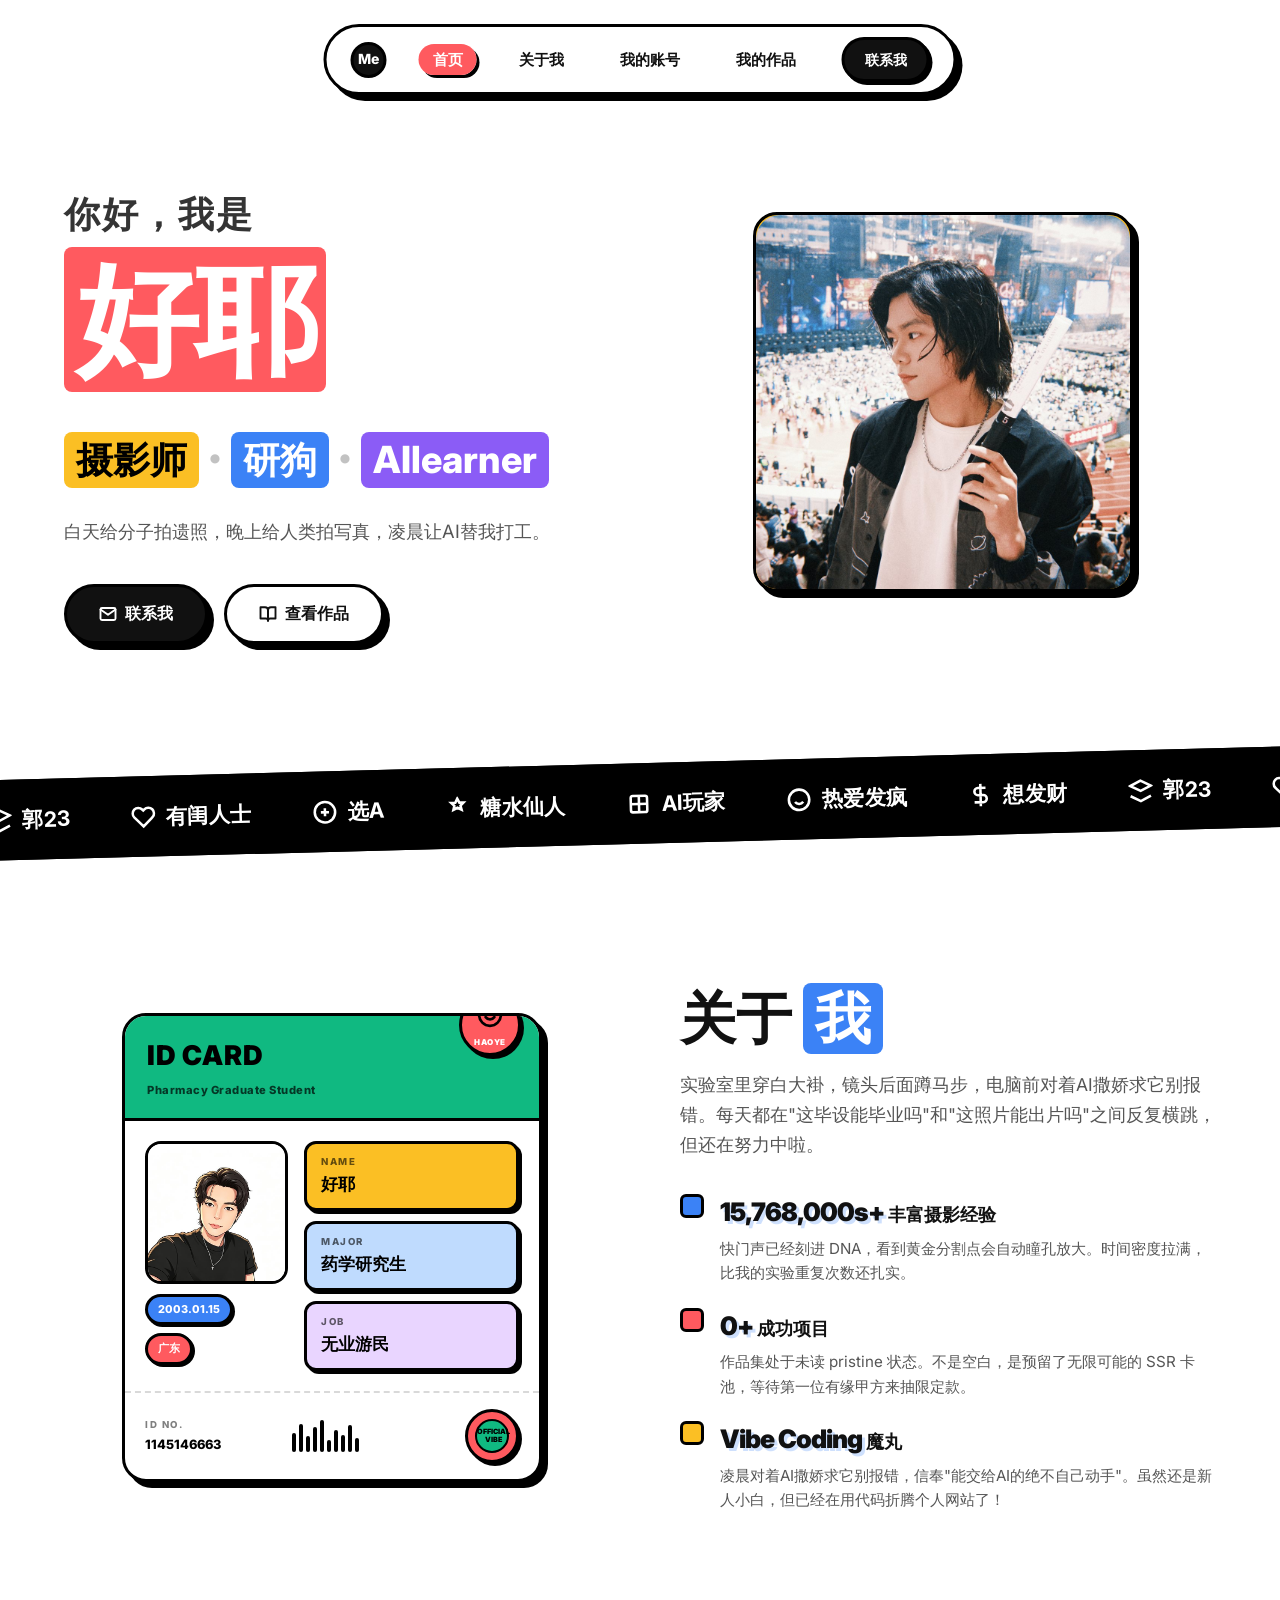
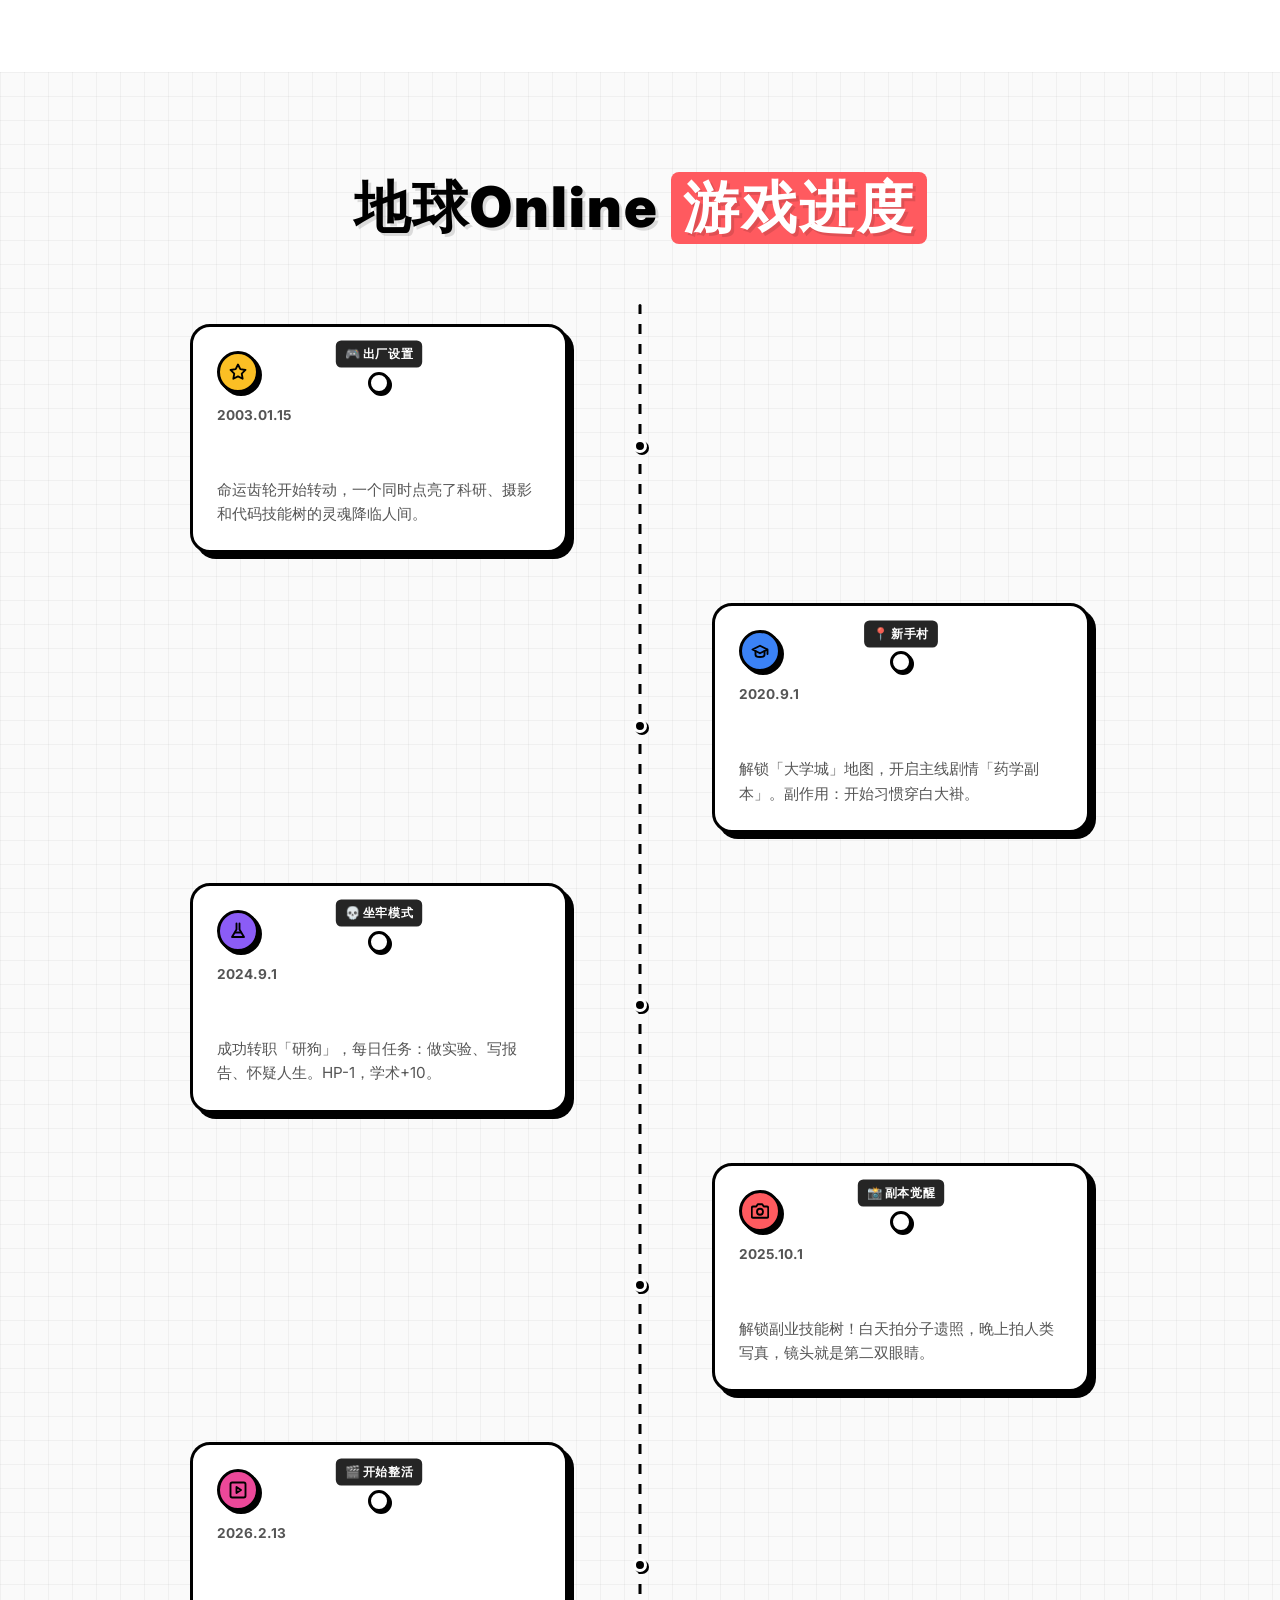
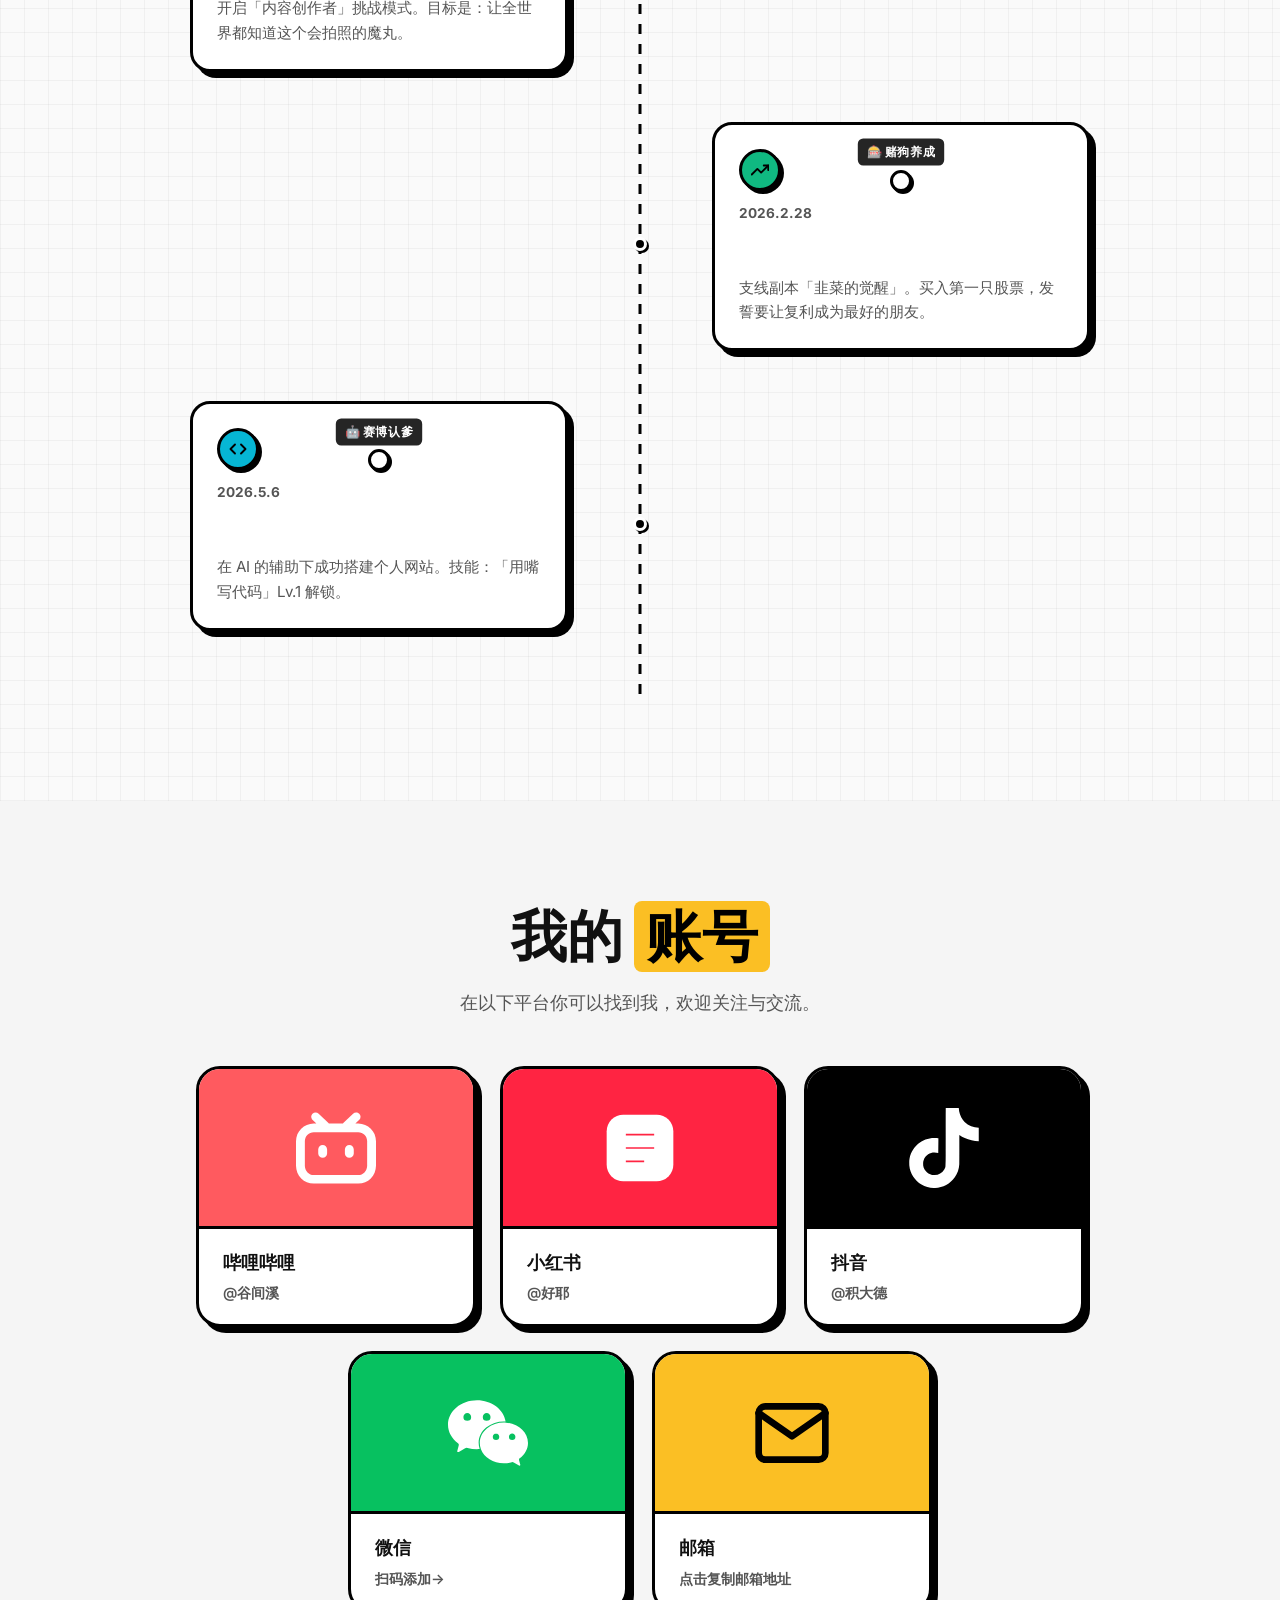
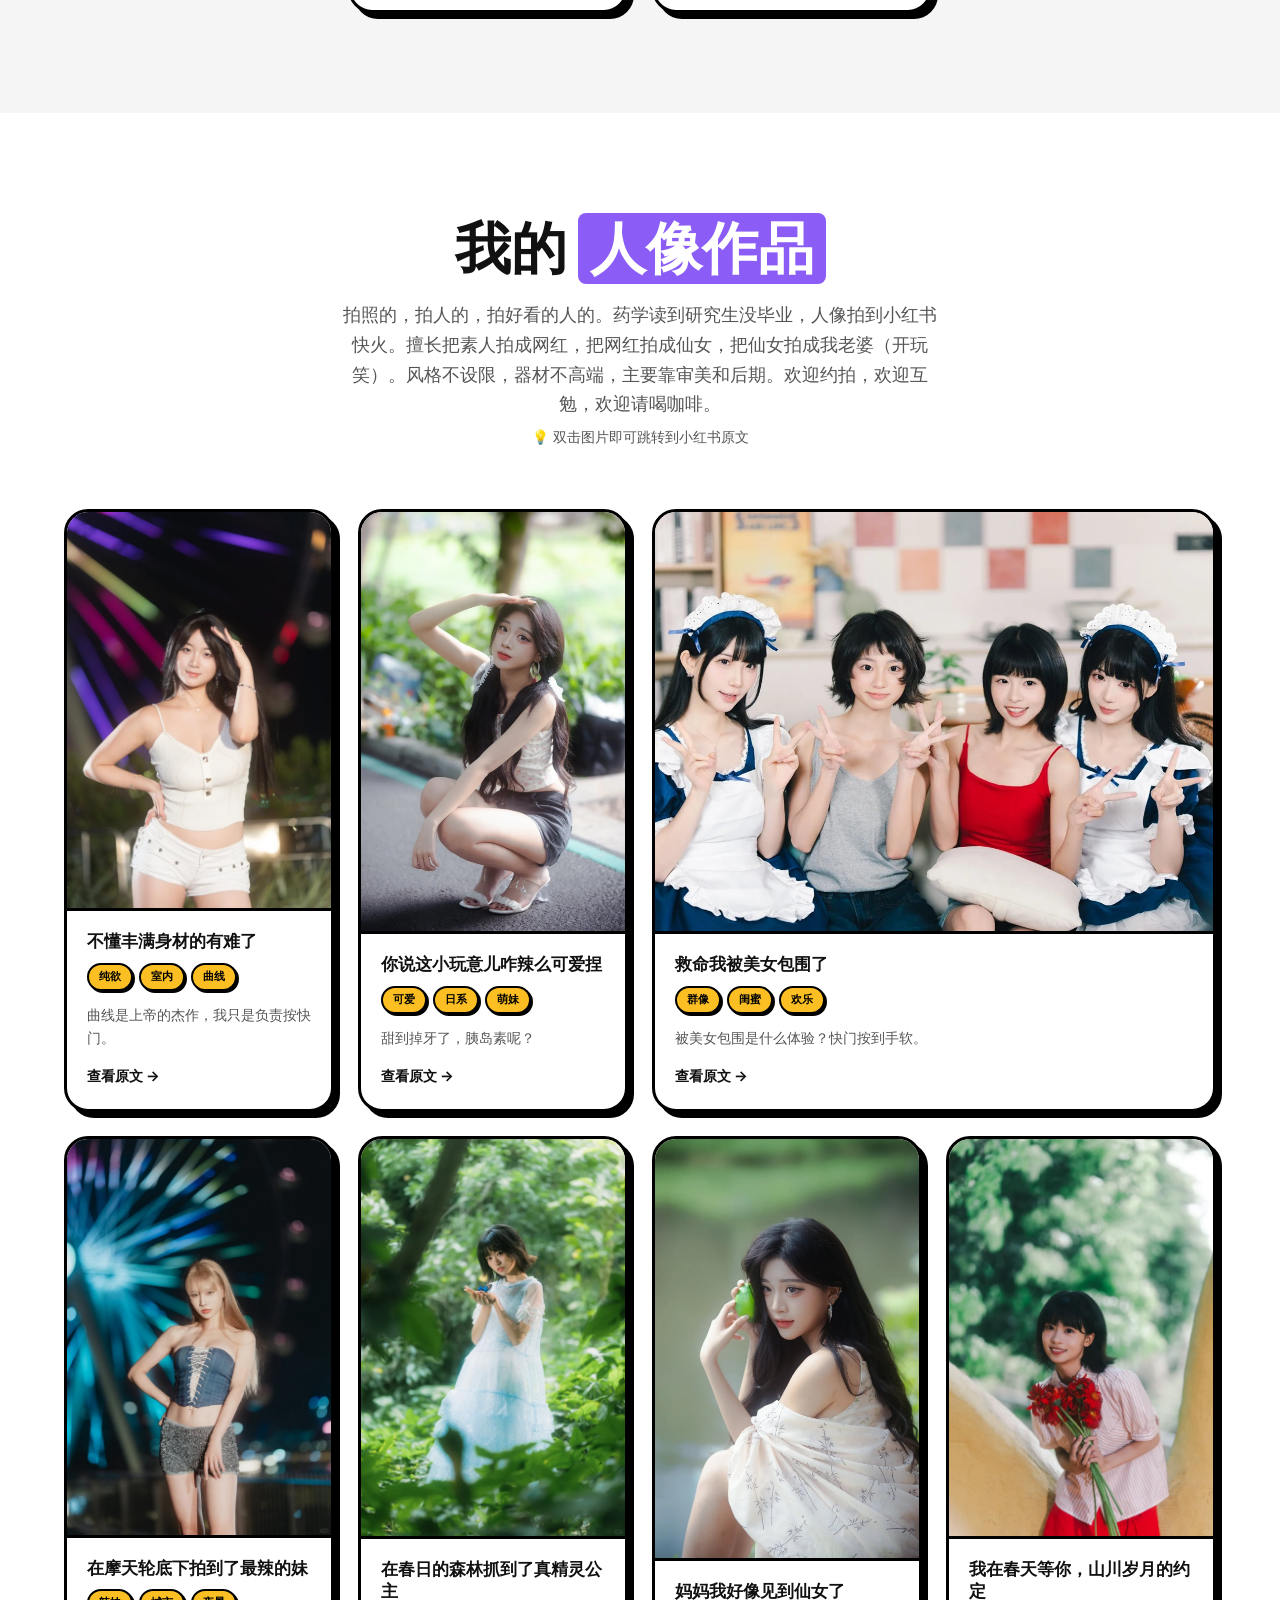
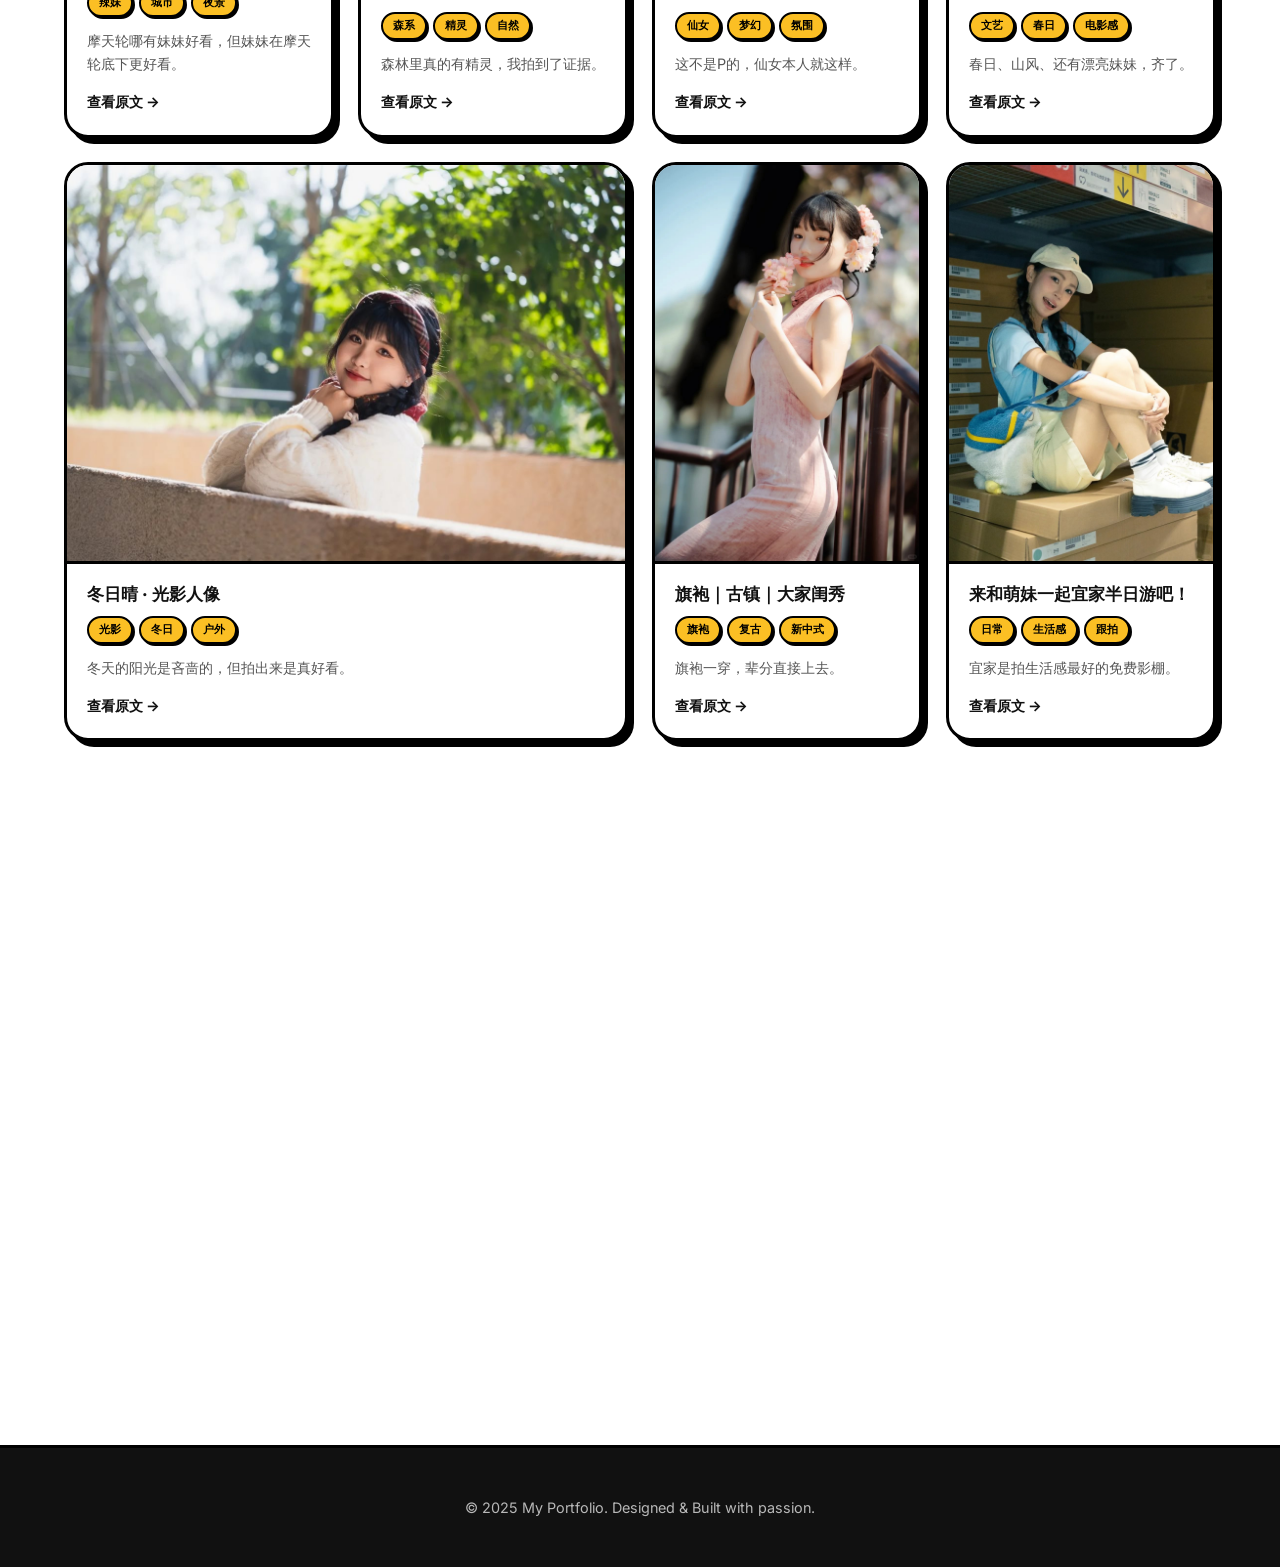
==== index.html @ 6dd544ba "Initial commit: personal portfolio website" ====
<!DOCTYPE html>
<html lang="zh-CN">
<head>
  <meta charset="UTF-8">
  <meta name="viewport" content="width=device-width, initial-scale=1.0">
  <title>个人主页 | Portfolio</title>
  <link rel="preconnect" href="https://fonts.googleapis.com">
  <link rel="preconnect" href="https://fonts.gstatic.com" crossorigin>
  <link href="https://fonts.googleapis.com/css2?family=Inter:wght@400;500;600;700;800;900&display=swap" rel="stylesheet">
  <link rel="stylesheet" href="css/style.css">
</head>
<body>

  <!-- 导航栏 -->
  <nav class="navbar">
    <div class="nav-container">
      <a href="#home" class="logo">Me</a>
      <ul class="nav-links">
        <li><a href="#home" class="active">首页</a></li>
        <li><a href="#about">关于我</a></li>
        <li><a href="#accounts">我的账号</a></li>
        <li><a href="#works">我的作品</a></li>
      </ul>
      <a href="#contact" class="nav-cta">联系我</a>
      <button class="mobile-toggle" aria-label="菜单">
        <svg width="24" height="24" viewBox="0 0 24 24" fill="none" stroke="currentColor" stroke-width="3" stroke-linecap="round">
          <line x1="4" y1="6" x2="20" y2="6"/>
          <line x1="4" y1="12" x2="20" y2="12"/>
          <line x1="4" y1="18" x2="20" y2="18"/>
        </svg>
      </button>
    </div>
  </nav>

  <!-- 首页 -->
  <section id="home" class="section home-section">
    <div class="container">
      <div class="hero">
        <div class="hero-content reveal">
          <h1 class="hero-title">
            <span class="hero-greeting">你好，我是</span><br>
            <span class="highlight-pink name-highlight"><span class="name-shake">好耶</span></span><br>
            <span class="hero-tags">
              <span class="highlight-yellow">摄影师</span>
              <span class="tag-dot">·</span>
              <span class="highlight-blue">研狗</span>
              <span class="tag-dot">·</span>
              <span class="highlight-purple">AIlearner</span>
            </span>
          </h1>
          <p class="hero-text">
            白天给分子拍遗照，晚上给人类拍写真，凌晨让AI替我打工。
          </p>
          <div class="hero-buttons">
            <a href="#contact" class="btn btn-primary">
              <svg width="18" height="18" viewBox="0 0 24 24" fill="none" stroke="currentColor" stroke-width="2.5" stroke-linecap="round" stroke-linejoin="round"><path d="M4 4h16c1.1 0 2 .9 2 2v12c0 1.1-.9 2-2 2H4c-1.1 0-2-.9-2-2V6c0-1.1.9-2 2-2z"/><polyline points="22,6 12,13 2,6"/></svg>
              联系我
            </a>
            <a href="#works" class="btn btn-secondary">
              <svg width="18" height="18" viewBox="0 0 24 24" fill="none" stroke="currentColor" stroke-width="2.5" stroke-linecap="round" stroke-linejoin="round"><path d="M2 3h6a4 4 0 0 1 4 4v14a3 3 0 0 0-3-3H2z"/><path d="M22 3h-6a4 4 0 0 0-4 4v14a3 3 0 0 1 3-3h7z"/></svg>
              查看作品
            </a>
          </div>
        </div>
        <div class="hero-visual reveal">
          <div class="avatar-frame">
            <img src="images/hero-photo.jpg" alt="个人照片" class="avatar-img">
          </div>
        </div>
      </div>
    </div>
  </section>

  <!-- 跑马灯 -->
  <div class="marquee">
    <div class="marquee-track">
      <div class="marquee-item">
        <svg viewBox="0 0 24 24" fill="none" stroke="currentColor" stroke-width="2.5"><path d="M12 2L2 7l10 5 10-5-10-5z"/><path d="M2 17l10 5 10-5"/></svg>
        郭23
      </div>
      <div class="marquee-item">
        <svg viewBox="0 0 24 24" fill="none" stroke="currentColor" stroke-width="2.5"><path d="M20.84 4.61a5.5 5.5 0 0 0-7.78 0L12 5.67l-1.06-1.06a5.5 5.5 0 0 0-7.78 7.78l1.06 1.06L12 21.23l7.78-7.78 1.06-1.06a5.5 5.5 0 0 0 0-7.78z"/></svg>
        有闺人士
      </div>
      <div class="marquee-item">
        <svg viewBox="0 0 24 24" fill="none" stroke="currentColor" stroke-width="2.5"><circle cx="12" cy="12" r="10"/><path d="M8 12h8"/><path d="M12 8v8"/></svg>
        选A
      </div>
      <div class="marquee-item">
        <svg viewBox="0 0 24 24" fill="none" stroke="currentColor" stroke-width="2.5"><path d="M12 2l2 4h4l-3 3 1 4-4-2-4 2 1-4-3-3h4z"/></svg>
        糖水仙人
      </div>
      <div class="marquee-item">
        <svg viewBox="0 0 24 24" fill="none" stroke="currentColor" stroke-width="2.5"><rect x="4" y="4" width="16" height="16" rx="2"/><path d="M4 12h16"/><path d="M12 4v16"/></svg>
        AI玩家
      </div>
      <div class="marquee-item">
        <svg viewBox="0 0 24 24" fill="none" stroke="currentColor" stroke-width="2.5"><path d="M12 22c5.523 0 10-4.477 10-10S17.523 2 12 2 2 6.477 2 12s4.477 10 10 10z"/><path d="M8 14s1.5 2 4 2 4-2 4-2"/><line x1="9" y1="9" x2="9.01" y2="9"/><line x1="15" y1="9" x2="15.01" y2="9"/></svg>
        热爱发疯
      </div>
      <div class="marquee-item">
        <svg viewBox="0 0 24 24" fill="none" stroke="currentColor" stroke-width="2.5"><path d="M12 1v22M17 5H9.5a3.5 3.5 0 0 0 0 7h5a3.5 3.5 0 0 1 0 7H6"/></svg>
        想发财
      </div>
      <!-- duplicate for seamless loop handled by JS -->
    </div>
  </div>

  <!-- 关于我 -->
  <section id="about" class="section about-section">
    <div class="container">
      <div class="about-grid">
        <div class="about-image reveal">
          <div class="id-card">
            <div class="id-card-header">
              <div class="id-card-header-text">
                <div class="id-card-title">ID CARD</div>
                <div class="id-card-subtitle">Pharmacy Graduate Student</div>
              </div>
              <div class="id-card-badge">
                <svg width="22" height="22" viewBox="0 0 24 24" fill="none" stroke="#000" stroke-width="2.5" stroke-linecap="round" stroke-linejoin="round"><circle cx="12" cy="12" r="10"/><path d="M8 14s1.5 2 4 2 4-2 4-2"/><line x1="9" y1="9" x2="9.01" y2="9"/><line x1="15" y1="9" x2="15.01" y2="9"/></svg>
                <span>HAOYE</span>
              </div>
            </div>
            <div class="id-card-body">
              <div class="id-card-left">
                <div class="id-card-photo">
                  <img src="images/about-photo.jpg" alt="名片照片" class="id-card-img">
                </div>
                <div class="id-card-tags">
                  <span class="id-tag id-tag-blue">2003.01.15</span>
                  <span class="id-tag id-tag-pink">广东</span>
                </div>
              </div>
              <div class="id-card-right">
                <div class="id-field id-field-yellow">
                  <div class="id-field-label">NAME</div>
                  <div class="id-field-value">好耶</div>
                </div>
                <div class="id-field id-field-blue">
                  <div class="id-field-label">MAJOR</div>
                  <div class="id-field-value">药学研究生</div>
                </div>
                <div class="id-field id-field-purple">
                  <div class="id-field-label">JOB</div>
                  <div class="id-field-value">无业游民</div>
                </div>
              </div>
            </div>
            <div class="id-card-footer">
              <div class="id-card-idno">
                <div class="idno-label">ID NO.</div>
                <div class="idno-value">1145146663</div>
              </div>
              <div class="id-card-barcode">
                <div class="barcode-line"></div>
                <div class="barcode-line"></div>
                <div class="barcode-line"></div>
                <div class="barcode-line"></div>
                <div class="barcode-line"></div>
                <div class="barcode-line"></div>
                <div class="barcode-line"></div>
                <div class="barcode-line"></div>
                <div class="barcode-line"></div>
                <div class="barcode-line"></div>
              </div>
              <div class="id-card-stamp">
                <div class="stamp-inner">OFFICIAL<br>VIBE</div>
              </div>
            </div>
          </div>
        </div>
        <div class="about-content reveal">
          <h2 class="section-title">
            关于 <span class="highlight-blue wobble-hover">我</span>
          </h2>
          <p class="section-desc">
            实验室里穿白大褂，镜头后面蹲马步，电脑前对着AI撒娇求它别报错。每天都在"这毕设能毕业吗"和"这照片能出片吗"之间反复横跳，但还在努力中啦。
          </p>
          <div class="about-features">
            <div class="feature-item">
              <div class="feature-icon blue"></div>
              <div class="feature-text">
                <h4><span class="stat-number">15,768,000s+</span> 丰富摄影经验</h4>
                <p>快门声已经刻进 DNA，看到黄金分割点会自动瞳孔放大。时间密度拉满，比我的实验重复次数还扎实。</p>
              </div>
            </div>
            <div class="feature-item">
              <div class="feature-icon pink"></div>
              <div class="feature-text">
                <h4><span class="stat-number">0+</span> 成功项目</h4>
                <p>作品集处于未读 pristine 状态。不是空白，是预留了无限可能的 SSR 卡池，等待第一位有缘甲方来抽限定款。</p>
              </div>
            </div>
            <div class="feature-item">
              <div class="feature-icon yellow"></div>
              <div class="feature-text">
                <h4><span class="stat-number">Vibe Coding</span> 魔丸</h4>
                <p>凌晨对着AI撒娇求它别报错，信奉"能交给AI的绝不自己动手"。虽然还是新人小白，但已经在用代码折腾个人网站了！</p>
              </div>
            </div>
          </div>

        </div>
      </div>
    </div>
  </section>

  <!-- 地球Online 游戏进度 -->
  <section class="experience-section" id="experience">
    <div class="container">
      <div class="experience-header reveal">
        <h2 class="section-title game-title" style="text-align: center;">
          <span style="color: #000;">地球Online</span> <span class="highlight-pink wobble-hover">游戏进度</span>
        </h2>
      </div>
      <div class="game-timeline">
        <div class="game-timeline-line"></div>

        <div class="game-card-wrapper game-card-left reveal">
          <div class="game-card">
            <div class="game-card-icon" style="background: #FBBF24;">
              <svg width="18" height="18" viewBox="0 0 24 24" fill="none" stroke="#000" stroke-width="2.5" stroke-linecap="round" stroke-linejoin="round"><polygon points="12 2 15.09 8.26 22 9.27 17 14.14 18.18 21.02 12 17.77 5.82 21.02 7 14.14 2 9.27 8.91 8.26 12 2"/></svg>
            </div>
            <div class="game-card-meta">
              <span class="game-date">2003.01.15</span>
            </div>
            <div class="game-card-title">魔丸降世</div>
            <div class="game-card-desc">命运齿轮开始转动，一个同时点亮了科研、摄影和代码技能树的灵魂降临人间。</div>
          </div>
          <div class="game-node" data-title="🎮 出厂设置"></div>
        </div>

        <div class="game-card-wrapper game-card-right reveal">
          <div class="game-card">
            <div class="game-card-icon" style="background: #3B82F6;">
              <svg width="18" height="18" viewBox="0 0 24 24" fill="none" stroke="#000" stroke-width="2.5" stroke-linecap="round" stroke-linejoin="round"><path d="M22 10v6M2 10l10-5 10 5-10 5z"/><path d="M6 12v5c0 2 2 3 6 3s6-1 6-3v-5"/></svg>
            </div>
            <div class="game-card-meta">
              <span class="game-date">2020.9.1</span>
            </div>
            <div class="game-card-title">就读深大药学本科</div>
            <div class="game-card-desc">解锁「大学城」地图，开启主线剧情「药学副本」。副作用：开始习惯穿白大褂。</div>
          </div>
          <div class="game-node" data-title="📍 新手村"></div>
        </div>

        <div class="game-card-wrapper game-card-left reveal">
          <div class="game-card">
            <div class="game-card-icon" style="background: #8B5CF6;">
              <svg width="18" height="18" viewBox="0 0 24 24" fill="none" stroke="#000" stroke-width="2.5" stroke-linecap="round" stroke-linejoin="round"><path d="M10 2v8L4 20h16l-6-10V2"/><path d="M8.5 14h7"/></svg>
            </div>
            <div class="game-card-meta">
              <span class="game-date">2024.9.1</span>
            </div>
            <div class="game-card-title">就读深大药学研究生</div>
            <div class="game-card-desc">成功转职「研狗」，每日任务：做实验、写报告、怀疑人生。HP-1，学术+10。</div>
          </div>
          <div class="game-node" data-title="💀 坐牢模式"></div>
        </div>

        <div class="game-card-wrapper game-card-right reveal">
          <div class="game-card">
            <div class="game-card-icon" style="background: #FF5A5F;">
              <svg width="18" height="18" viewBox="0 0 24 24" fill="none" stroke="#000" stroke-width="2.5" stroke-linecap="round" stroke-linejoin="round"><path d="M23 19a2 2 0 0 1-2 2H3a2 2 0 0 1-2-2V8a2 2 0 0 1 2-2h4l2-3h6l2 3h4a2 2 0 0 1 2 2z"/><circle cx="12" cy="13" r="4"/></svg>
            </div>
            <div class="game-card-meta">
              <span class="game-date">2025.10.1</span>
            </div>
            <div class="game-card-title">成为自由摄影师</div>
            <div class="game-card-desc">解锁副业技能树！白天拍分子遗照，晚上拍人类写真，镜头就是第二双眼睛。</div>
          </div>
          <div class="game-node" data-title="📸 副本觉醒"></div>
        </div>

        <div class="game-card-wrapper game-card-left reveal">
          <div class="game-card">
            <div class="game-card-icon" style="background: #EC4899;">
              <svg width="18" height="18" viewBox="0 0 24 24" fill="none" stroke="#000" stroke-width="2.5" stroke-linecap="round" stroke-linejoin="round"><rect x="2" y="2" width="20" height="20" rx="2.18"/><polygon points="10 8 16 12 10 16 10 8"/></svg>
            </div>
            <div class="game-card-meta">
              <span class="game-date">2026.2.13</span>
            </div>
            <div class="game-card-title">冲击自媒体！</div>
            <div class="game-card-desc">开启「内容创作者」挑战模式。目标是：让全世界都知道这个会拍照的魔丸。</div>
          </div>
          <div class="game-node" data-title="🎬 开始整活"></div>
        </div>

        <div class="game-card-wrapper game-card-right reveal">
          <div class="game-card">
            <div class="game-card-icon" style="background: #10B981;">
              <svg width="18" height="18" viewBox="0 0 24 24" fill="none" stroke="#000" stroke-width="2.5" stroke-linecap="round" stroke-linejoin="round"><polyline points="23 6 13.5 15.5 8.5 10.5 1 18"/><polyline points="17 6 23 6 23 12"/></svg>
            </div>
            <div class="game-card-meta">
              <span class="game-date">2026.2.28</span>
            </div>
            <div class="game-card-title">进入投资市场，我要成为巴菲特！</div>
            <div class="game-card-desc">支线副本「韭菜的觉醒」。买入第一只股票，发誓要让复利成为最好的朋友。</div>
          </div>
          <div class="game-node" data-title="🎰 赌狗养成"></div>
        </div>

        <div class="game-card-wrapper game-card-left reveal">
          <div class="game-card">
            <div class="game-card-icon" style="background: #06B6D4;">
              <svg width="18" height="18" viewBox="0 0 24 24" fill="none" stroke="#000" stroke-width="2.5" stroke-linecap="round" stroke-linejoin="round"><polyline points="16 18 22 12 16 6"/><polyline points="8 6 2 12 8 18"/></svg>
            </div>
            <div class="game-card-meta">
              <span class="game-date">2026.5.6</span>
            </div>
            <div class="game-card-title">成为 VIBE-CODING 小白</div>
            <div class="game-card-desc">在 AI 的辅助下成功搭建个人网站。技能：「用嘴写代码」Lv.1 解锁。</div>
          </div>
          <div class="game-node" data-title="🤖 赛博认爹"></div>
        </div>
      </div>
    </div>
  </section>

  <!-- 我的账号 -->
  <section id="accounts" class="section accounts-section">
    <div class="container">
      <div class="reveal">
        <h2 class="section-title" style="text-align: center;">
          我的 <span class="highlight-yellow">账号</span>
        </h2>
        <p class="section-desc" style="text-align: center; margin: 0 auto;">
          在以下平台你可以找到我，欢迎关注与交流。
        </p>
      </div>
      <div class="accounts-grid">
        <!-- B站 -->
        <a href="https://space.bilibili.com/16999102?spm_id_from=333.1007.0.0" target="_blank" rel="noopener" class="account-card reveal">
          <div class="account-card-visual" style="background: #FF5A5F;">
            <svg width="80" height="80" viewBox="0 0 24 24" fill="currentColor" style="color: #fff;">
              <path d="M17.813 4.653h.854c1.51.054 2.769.578 3.773 1.574 1.004.995 1.524 2.249 1.56 3.76v7.36c-.036 1.51-.556 2.769-1.56 3.773s-2.262 1.524-3.773 1.56H5.333c-1.51-.036-2.769-.556-3.773-1.56S.036 18.858 0 17.347v-7.36c.036-1.511.556-2.765 1.56-3.76 1.004-.996 2.262-1.52 3.773-1.574h.774l-1.174-1.12a1.234 1.234 0 0 1-.373-.906c0-.356.124-.658.373-.907l.027-.027c.267-.249.573-.373.92-.373.347 0 .653.124.92.373L9.653 4.44c.071.071.134.142.187.213h4.267a.836.836 0 0 1 .16-.213l2.853-2.747c.267-.249.573-.373.92-.373.347 0 .662.151.929.4.267.249.391.551.391.907 0 .355-.124.657-.373.906zM5.333 7.24c-.746.018-1.369.276-1.869.773-.5.498-.769 1.13-.808 1.894v7.52c.039.764.308 1.396.808 1.894.5.498 1.123.756 1.869.773h13.334c.746-.017 1.369-.275 1.869-.773.5-.498.769-1.13.808-1.894V9.907c-.039-.764-.308-1.396-.808-1.894-.5-.497-1.123-.755-1.869-.773zM8 11.107c.373 0 .684.124.933.373.25.249.383.569.4.96v1.173c-.017.391-.15.711-.4.96-.249.25-.56.374-.933.374s-.684-.125-.933-.374c-.25-.249-.383-.569-.4-.96V12.44c.017-.391.15-.711.4-.96.249-.249.56-.373.933-.373zm8 0c.373 0 .684.124.933.373.25.249.383.569.4.96v1.173c-.017.391-.15.711-.4.96-.249.25-.56.374-.933.374s-.684-.125-.933-.374c-.25-.249-.383-.569-.4-.96V12.44c.017-.391.15-.711.4-.96.249-.249.56-.373.933-.373z"/>
            </svg>
          </div>
          <div class="account-card-info">
            <h3>哔哩哔哩</h3>
            <p>@谷间溪</p>
          </div>
        </a>
        <!-- 小红书 -->
        <a href="https://www.xiaohongshu.com/user/profile/68fb62c1000000003702c42f?m_source=pwa" target="_blank" rel="noopener" class="account-card reveal">
          <div class="account-card-visual" style="background: #FF2442;">
            <svg width="80" height="80" viewBox="0 0 24 24" fill="currentColor" style="color: #fff;">
              <rect x="2" y="2" width="20" height="20" rx="5"/>
              <path d="M7 7h10v2H7zM7 11h10v2H7zM7 15h7v2H7z" fill="#FF2442" stroke="#fff" stroke-width="1.5"/>
            </svg>
          </div>
          <div class="account-card-info">
            <h3>小红书</h3>
            <p>@好耶</p>
          </div>
        </a>
        <!-- 抖音 -->
        <a href="https://www.douyin.com/user/self" target="_blank" rel="noopener" class="account-card reveal">
          <div class="account-card-visual" style="background: #000;">
            <svg width="80" height="80" viewBox="0 0 24 24" fill="currentColor" style="color: #fff;">
              <path d="M12.525.02c1.31-.02 2.61-.01 3.91-.02.08 1.53.63 3.09 1.75 4.17 1.12 1.11 2.7 1.62 4.24 1.79v4.03c-1.44-.05-2.89-.35-4.2-.97-.57-.26-1.1-.59-1.62-.93-.01 2.92.01 5.84-.02 8.75-.08 1.4-.54 2.79-1.35 3.94-1.31 1.92-3.58 3.17-5.91 3.21-1.43.08-2.86-.31-4.08-1.03-2.02-1.19-3.44-3.37-3.65-5.71-.02-.5-.03-1-.01-1.49.18-1.9 1.12-3.72 2.58-4.96 1.66-1.44 3.98-2.13 6.15-1.72.02 1.48-.04 2.96-.04 4.44-.99-.32-2.15-.23-3.02.37-.63.41-1.11 1.04-1.36 1.75-.21.51-.15 1.07-.14 1.61.24 1.64 1.82 3.02 3.5 2.87 1.12-.01 2.19-.66 2.77-1.61.19-.33.4-.67.41-1.06.1-1.79.06-3.57.07-5.36.01-4.03-.01-8.05.02-12.07z"/>
            </svg>
          </div>
          <div class="account-card-info">
            <h3>抖音</h3>
            <p>@积大德</p>
          </div>
        </a>
        <!-- 微信 -->
        <a href="wechat.html" class="account-card reveal">
          <div class="account-card-visual" style="background: #07C160;">
            <svg width="80" height="80" viewBox="0 0 24 24" fill="currentColor" style="color: #fff;">
              <path d="M8.691 2.188C3.891 2.188 0 5.476 0 9.53c0 2.212 1.17 4.203 3.002 5.55a.59.59 0 0 1 .213.665l-.39 1.48c-.019.07-.048.141-.048.213 0 .163.13.295.29.295a.326.326 0 0 0 .167-.054l1.903-1.114a.864.864 0 0 1 .717-.098 10.16 10.16 0 0 0 2.837.403c.276 0 .543-.027.811-.05-.857-2.578.157-4.972 1.932-6.446 1.703-1.415 3.882-1.98 5.853-1.838-.576-3.583-4.196-6.348-8.596-6.348zM5.785 5.991c.642 0 1.162.529 1.162 1.18a1.17 1.17 0 0 1-1.162 1.178A1.17 1.17 0 0 1 4.623 7.17c0-.651.52-1.18 1.162-1.18zm5.813 0c.642 0 1.162.529 1.162 1.18a1.17 1.17 0 0 1-1.162 1.178 1.17 1.17 0 0 1-1.162-1.178c0-.651.52-1.18 1.162-1.18zm5.34 2.867c-1.797-.052-3.746.512-5.28 1.786-1.72 1.428-2.687 3.72-1.78 6.22.942 2.453 3.666 4.229 6.884 4.229.826 0 1.622-.12 2.361-.336a.722.722 0 0 1 .598.082l1.584.926a.272.272 0 0 0 .14.047c.134 0 .24-.111.24-.247 0-.06-.023-.12-.038-.177l-.327-1.233a.582.582 0 0 1-.023-.156.49.49 0 0 1 .201-.398C23.024 18.48 24 16.82 24 14.98c0-3.21-2.931-5.837-6.656-6.088V8.89c-.135-.01-.27-.027-.407-.032zm-2.53 3.274c.535 0 .969.44.969.982a.976.976 0 0 1-.969.983.976.976 0 0 1-.969-.983c0-.542.434-.982.97-.982zm4.844 0c.535 0 .969.44.969.982a.976.976 0 0 1-.969.983.976.976 0 0 1-.969-.983c0-.542.434-.982.969-.982z"/>
            </svg>
          </div>
          <div class="account-card-info">
            <h3>微信</h3>
            <p>扫码添加→</p>
          </div>
        </a>
        <!-- 邮箱 -->
        <div class="account-card reveal" data-email="13434313319@139.com">
          <div class="account-card-visual" style="background: #FBBF24;">
            <svg width="80" height="80" viewBox="0 0 24 24" fill="none" stroke="#000" stroke-width="2" stroke-linecap="round" stroke-linejoin="round">
              <path d="M4 4h16c1.1 0 2 .9 2 2v12c0 1.1-.9 2-2 2H4c-1.1 0-2-.9-2-2V6c0-1.1.9-2 2-2z"/>
              <polyline points="22,6 12,13 2,6"/>
            </svg>
          </div>
          <div class="account-card-info">
            <h3>邮箱</h3>
            <p>点击复制邮箱地址</p>
          </div>
        </div>
      </div>
    </div>
  </section>

  <!-- 我的作品 -->
  <section id="works" class="section works-section">
    <div class="container">
      <div class="works-header reveal">
        <h2 class="section-title">
          我的 <span class="highlight-purple">人像作品</span>
        </h2>
        <p class="section-desc">
          拍照的，拍人的，拍好看的人的。药学读到研究生没毕业，人像拍到小红书快火。擅长把素人拍成网红，把网红拍成仙女，把仙女拍成我老婆（开玩笑）。风格不设限，器材不高端，主要靠审美和后期。欢迎约拍，欢迎互勉，欢迎请喝咖啡。
        </p>
        <p class="section-hint" style="font-size: 0.85rem; color: var(--color-text-muted); margin-top: 8px;">
          💡 双击图片即可跳转到小红书原文
        </p>
      </div>

            <div class="photo-gallery">
        <div class="photo-item reveal">
          <div class="photo-img-wrap">
            <img src="images/works/work-1.jpg" alt="不懂丰满身材的有难了" loading="lazy">
          </div>
          <div class="photo-meta">
            <h3>不懂丰满身材的有难了</h3>
            <div class="photo-tags">
              <span class="tag">纯欲</span><span class="tag">室内</span><span class="tag">曲线</span>
            </div>
            <p>曲线是上帝的杰作，我只是负责按快门。</p>
            <a href="https://www.xiaohongshu.com/explore/69e0899c000000002202ba13?xsec_token=ABbeOhcYhzyVPV0TRhozWAge9okh-iMuTAwNan5SdMOzY=&xsec_source=pc_user&m_source=pwa" target="_blank" class="photo-link">查看原文 →</a>
          </div>
        </div>
        <div class="photo-item reveal">
          <div class="photo-img-wrap">
            <img src="images/works/work-2.jpg" alt="你说这小玩意儿咋辣么可爱捏" loading="lazy">
          </div>
          <div class="photo-meta">
            <h3>你说这小玩意儿咋辣么可爱捏</h3>
            <div class="photo-tags">
              <span class="tag">可爱</span><span class="tag">日系</span><span class="tag">萌妹</span>
            </div>
            <p>甜到掉牙了，胰岛素呢？</p>
            <a href="https://www.xiaohongshu.com/explore/69d4e1ba0000000023005d2f?xsec_token=ABXhbV2z5fFWUZXpUju8EvyeAFP0fQ2eK7olDINpypi88=&xsec_source=pc_user&m_source=pwa" target="_blank" class="photo-link">查看原文 →</a>
          </div>
        </div>
        <div class="photo-item reveal">
          <div class="photo-img-wrap">
            <img src="images/works/work-8.jpg" alt="救命我被美女包围了" loading="lazy">
          </div>
          <div class="photo-meta">
            <h3>救命我被美女包围了</h3>
            <div class="photo-tags">
              <span class="tag">群像</span><span class="tag">闺蜜</span><span class="tag">欢乐</span>
            </div>
            <p>被美女包围是什么体验？快门按到手软。</p>
            <a href="https://www.xiaohongshu.com/explore/69e8a0f5000000001f005993?xsec_token=ABpif0Wibsz2kHMsZUcvUE8AqjajSaVFWQYkCXCA4jHBU=&xsec_source=pc_user&m_source=pwa" target="_blank" class="photo-link">查看原文 →</a>
          </div>
        </div>
        <div class="photo-item reveal">
          <div class="photo-img-wrap">
            <img src="images/works/work-4.jpg" alt="在摩天轮底下拍到了最辣的妹" loading="lazy">
          </div>
          <div class="photo-meta">
            <h3>在摩天轮底下拍到了最辣的妹</h3>
            <div class="photo-tags">
              <span class="tag">辣妹</span><span class="tag">城市</span><span class="tag">夜景</span>
            </div>
            <p>摩天轮哪有妹妹好看，但妹妹在摩天轮底下更好看。</p>
            <a href="https://www.xiaohongshu.com/explore/69db0fa0000000001b023a05?xsec_token=ABU0T8-LvxqK35jIz8jO_Sxlku9AUHeGGj-xexb8wm93w=&xsec_source=pc_user&m_source=pwa" target="_blank" class="photo-link">查看原文 →</a>
          </div>
        </div>
        <div class="photo-item reveal">
          <div class="photo-img-wrap">
            <img src="images/works/work-5.jpg" alt="在春日的森林抓到了真精灵公主" loading="lazy">
          </div>
          <div class="photo-meta">
            <h3>在春日的森林抓到了真精灵公主</h3>
            <div class="photo-tags">
              <span class="tag">森系</span><span class="tag">精灵</span><span class="tag">自然</span>
            </div>
            <p>森林里真的有精灵，我拍到了证据。</p>
            <a href="https://www.xiaohongshu.com/explore/69d1c6760000000023005888?xsec_token=AB0ronU9NOgh-CD8TbDgprSTzDWjFSYFmDZenHtgvvXo0=&xsec_source=pc_user&m_source=pwa" target="_blank" class="photo-link">查看原文 →</a>
          </div>
        </div>
        <div class="photo-item reveal">
          <div class="photo-img-wrap">
            <img src="images/works/work-6.jpg" alt="妈妈我好像见到仙女了" loading="lazy">
          </div>
          <div class="photo-meta">
            <h3>妈妈我好像见到仙女了</h3>
            <div class="photo-tags">
              <span class="tag">仙女</span><span class="tag">梦幻</span><span class="tag">氛围</span>
            </div>
            <p>这不是P的，仙女本人就这样。</p>
            <a href="https://www.xiaohongshu.com/explore/69cf538600000000220254fc?xsec_token=AB-aO_GhnAdkTIRAaGfRYFN5TSzbRAOtWTnScimZho4as=&xsec_source=pc_user&m_source=pwa" target="_blank" class="photo-link">查看原文 →</a>
          </div>
        </div>
        <div class="photo-item reveal">
          <div class="photo-img-wrap">
            <img src="images/works/work-7.jpg" alt="我在春天等你，山川岁月的约定" loading="lazy">
          </div>
          <div class="photo-meta">
            <h3>我在春天等你，山川岁月的约定</h3>
            <div class="photo-tags">
              <span class="tag">文艺</span><span class="tag">春日</span><span class="tag">电影感</span>
            </div>
            <p>春日、山风、还有漂亮妹妹，齐了。</p>
            <a href="https://www.xiaohongshu.com/explore/69ccb9580000000022026bd5?xsec_token=ABelu4JJU2wdKonRyyTbc0Kqba6aobGgnIBANM0oiRlIw=&xsec_source=pc_user&m_source=pwa" target="_blank" class="photo-link">查看原文 →</a>
          </div>
        </div>
        <div class="photo-item reveal">
          <div class="photo-img-wrap">
            <img src="images/works/work-3.jpg" alt="冬日晴 · 光影人像" loading="lazy">
          </div>
          <div class="photo-meta">
            <h3>冬日晴 · 光影人像</h3>
            <div class="photo-tags">
              <span class="tag">光影</span><span class="tag">冬日</span><span class="tag">户外</span>
            </div>
            <p>冬天的阳光是吝啬的，但拍出来是真好看。</p>
            <a href="https://www.xiaohongshu.com/explore/69bb67f5000000001e00e51b?xsec_token=ABSB2Xr850XMYB3uisuFSgB_QoHiD5oZE3jd28KLQbhqo=&xsec_source=pc_user&m_source=pwa" target="_blank" class="photo-link">查看原文 →</a>
          </div>
        </div>
        <div class="photo-item reveal">
          <div class="photo-img-wrap">
            <img src="images/works/work-9.jpg" alt="旗袍｜古镇｜大家闺秀" loading="lazy">
          </div>
          <div class="photo-meta">
            <h3>旗袍｜古镇｜大家闺秀</h3>
            <div class="photo-tags">
              <span class="tag">旗袍</span><span class="tag">复古</span><span class="tag">新中式</span>
            </div>
            <p>旗袍一穿，辈分直接上去。</p>
            <a href="https://www.xiaohongshu.com/explore/69b7ac49000000001b0226ee?xsec_token=AB0nDo3uVsW-sIUPYrnLe8-piQtxdBlfTbYPTT6LQDqeI=&xsec_source=pc_user&m_source=pwa" target="_blank" class="photo-link">查看原文 →</a>
          </div>
        </div>
        <div class="photo-item reveal">
          <div class="photo-img-wrap">
            <img src="images/works/work-10.jpg" alt="来和萌妹一起宜家半日游吧！" loading="lazy">
          </div>
          <div class="photo-meta">
            <h3>来和萌妹一起宜家半日游吧！</h3>
            <div class="photo-tags">
              <span class="tag">日常</span><span class="tag">生活感</span><span class="tag">跟拍</span>
            </div>
            <p>宜家是拍生活感最好的免费影棚。</p>
            <a href="https://www.xiaohongshu.com/explore/69c4d5ca000000002003be70?xsec_token=ABAd1GcdalX62j1e2JTtFVvMFGTOlxc2iZlGXZKWs5SgE=&xsec_source=pc_user&m_source=pwa" target="_blank" class="photo-link">查看原文 →</a>
          </div>
        </div>
        <div class="photo-item reveal">
          <div class="photo-img-wrap">
            <img src="images/works/work-11.jpg" alt="来点阴天日系写真" loading="lazy">
          </div>
          <div class="photo-meta">
            <h3>来点阴天日系写真</h3>
            <div class="photo-tags">
              <span class="tag">日系</span><span class="tag">阴天</span><span class="tag">情绪</span>
            </div>
            <p>阴天不要emo，要拍照。</p>
            <a href="https://www.xiaohongshu.com/explore/69c73d1b000000001b022a13?xsec_token=ABIuySOiA_3ec5gdOo-sBj2xHu3E5dt8xVLrNgJ37ctsI=&xsec_source=pc_user&m_source=pwa" target="_blank" class="photo-link">查看原文 →</a>
          </div>
        </div>
        <div class="photo-item reveal">
          <div class="photo-img-wrap">
            <img src="images/works/work-12.jpg" alt="这个故事是双女主" loading="lazy">
          </div>
          <div class="photo-meta">
            <h3>这个故事是双女主</h3>
            <div class="photo-tags">
              <span class="tag">双女主</span><span class="tag">故事感</span><span class="tag">氛围</span>
            </div>
            <p>双女主就是双倍快乐。</p>
            <a href="https://www.xiaohongshu.com/explore/69e70f7b000000001f003b04?xsec_token=ABfF-VjR98Ufb-FuCCzDobRLUV50IrK2l4gxBn4XjCB2w=&xsec_source=pc_user&m_source=pwa" target="_blank" class="photo-link">查看原文 →</a>
          </div>
        </div>
      </div>
    </div>
  </section>

  <!-- 页脚 -->
  <footer class="footer" id="contact">
    <p>© 2025 My Portfolio. Designed & Built with passion.</p>
  </footer>

  <script src="js/main.js"></script>
</body>
</html>
---- css/style.css ----
/* ===== 设计系统 ===== */
:root {
  --color-bg: #ffffff;
  --color-bg-alt: #f5f5f5;
  --color-text: #111111;
  --color-text-muted: #555555;
  --color-border: #000000;
  --color-pink: #FF5A5F;
  --color-blue: #3B82F6;
  --color-yellow: #FBBF24;
  --color-purple: #8B5CF6;
  --color-green: #10B981;
  --shadow-hard: 6px 6px 0px var(--color-border);
  --shadow-hard-hover: 10px 10px 0px var(--color-border);
  --radius-card: 24px;
  --radius-btn: 50px;
  --radius-pill: 8px;
  --border-thick: 3px solid var(--color-border);
}

* {
  margin: 0;
  padding: 0;
  box-sizing: border-box;
}

html {
  scroll-behavior: smooth;
}

body {
  font-family: 'Inter', -apple-system, BlinkMacSystemFont, 'Segoe UI', Roboto, sans-serif;
  background: var(--color-bg);
  color: var(--color-text);
  line-height: 1.6;
  overflow-x: hidden;
}

img {
  max-width: 100%;
  display: block;
}

a {
  text-decoration: none;
  color: inherit;
}

/* ===== 工具类 ===== */
.highlight-pink {
  background: var(--color-pink);
  color: #fff;
  padding: 2px 12px;
  border-radius: var(--radius-pill);
  display: inline-block;
}

.highlight-blue {
  background: var(--color-blue);
  color: #fff;
  padding: 2px 12px;
  border-radius: var(--radius-pill);
  display: inline-block;
}

.highlight-yellow {
  background: var(--color-yellow);
  color: #000;
  padding: 2px 12px;
  border-radius: var(--radius-pill);
  display: inline-block;
}

.highlight-purple {
  background: var(--color-purple);
  color: #fff;
  padding: 2px 12px;
  border-radius: var(--radius-pill);
  display: inline-block;
}

.highlight-green {
  background: var(--color-green);
  color: #fff;
  padding: 2px 12px;
  border-radius: var(--radius-pill);
  display: inline-block;
}

/* ===== 按钮 ===== */
.btn {
  display: inline-flex;
  align-items: center;
  gap: 8px;
  padding: 14px 32px;
  font-size: 1rem;
  font-weight: 600;
  border-radius: var(--radius-btn);
  border: var(--border-thick);
  cursor: pointer;
  transition: all 0.2s ease;
  font-family: inherit;
}

.btn-primary {
  background: var(--color-text);
  color: #fff;
  box-shadow: var(--shadow-hard);
}

.btn-primary:hover {
  transform: translate(-2px, -2px);
  box-shadow: var(--shadow-hard-hover);
}

.btn-secondary {
  background: #fff;
  color: var(--color-text);
  box-shadow: var(--shadow-hard);
}

.btn-secondary:hover {
  transform: translate(-2px, -2px);
  box-shadow: var(--shadow-hard-hover);
}

/* ===== 导航栏 ===== */
.navbar {
  position: fixed;
  top: 24px;
  left: 50%;
  transform: translateX(-50%);
  z-index: 1000;
  background: #fff;
  border: var(--border-thick);
  border-radius: var(--radius-btn);
  padding: 10px 24px;
  box-shadow: var(--shadow-hard);
  width: max-content;
  max-width: 90vw;
}

.nav-container {
  display: flex;
  align-items: center;
  gap: 32px;
}

.logo {
  width: 36px;
  height: 36px;
  background: var(--color-text);
  border-radius: 50%;
  border: var(--border-thick);
  display: grid;
  place-items: center;
  color: #fff;
  font-weight: 800;
  font-size: 14px;
  flex-shrink: 0;
}

.nav-links {
  display: flex;
  list-style: none;
  gap: 28px;
}

.nav-links a {
  font-weight: 600;
  font-size: 0.95rem;
  position: relative;
  padding: 6px 14px;
  border-radius: 50px;
  transition: all 0.2s cubic-bezier(0.34, 1.56, 0.64, 1);
}

.nav-links a:hover,
.nav-links a.active {
  background: var(--color-pink);
  color: #fff;
  box-shadow: 3px 3px 0 #000;
  transform: translate(-1px, -1px);
}

.nav-cta {
  background: var(--color-text);
  color: #fff;
  padding: 8px 20px;
  border-radius: var(--radius-btn);
  font-weight: 600;
  font-size: 0.9rem;
  border: var(--border-thick);
  box-shadow: 3px 3px 0px var(--color-border);
  transition: all 0.2s ease;
}

.nav-cta:hover {
  transform: translate(-2px, -2px);
  box-shadow: 5px 5px 0px var(--color-border);
}

.mobile-toggle {
  display: none;
  background: none;
  border: none;
  cursor: pointer;
}

/* ===== 容器 ===== */
.container {
  max-width: 1200px;
  margin: 0 auto;
  padding: 0 24px;
}

.section {
  padding: 100px 0;
}

.section-title {
  font-size: clamp(2rem, 5vw, 3.5rem);
  font-weight: 800;
  line-height: 1.2;
  margin-bottom: 16px;
}

.section-desc {
  color: var(--color-text-muted);
  font-size: 1.1rem;
  max-width: 600px;
  line-height: 1.7;
}

/* ===== 首页 ===== */
.home-section {
  padding-top: 160px;
  padding-bottom: 80px;
}

.hero {
  display: grid;
  grid-template-columns: 1fr 1fr;
  gap: 60px;
  align-items: center;
}

.hero-title {
  font-size: clamp(2.5rem, 6vw, 4.5rem);
  font-weight: 900;
  line-height: 1.15;
  margin-bottom: 24px;
}

.hero-greeting {
  font-size: 0.5em;
  font-weight: 700;
  opacity: 0.85;
  letter-spacing: 2px;
}

.name-highlight {
  font-size: 1.7em;
  display: inline-block;
  margin: 4px 0 14px;
  letter-spacing: -3px;
  cursor: default;
  position: relative;
  transition: transform 0.25s cubic-bezier(0.34, 1.56, 0.64, 1);
}

.name-highlight .name-shake {
  display: inline-block;
  animation: gentleWobble 4s ease-in-out infinite;
}

@keyframes gentleWobble {
  0%, 100% { transform: rotate(-5deg) translateY(0); }
  15% { transform: rotate(4deg) translateY(-5px); }
  30% { transform: rotate(-3deg) translateY(3px); }
  45% { transform: rotate(5deg) translateY(-4px); }
  60% { transform: rotate(-4deg) translateY(2px); }
  75% { transform: rotate(3deg) translateY(-3px); }
  90% { transform: rotate(-2deg) translateY(1px); }
}

.name-highlight::after {
  content: '';
  position: absolute;
  bottom: 8px;
  left: -4px;
  right: -4px;
  height: 10px;
  background: rgba(255, 90, 95, 0.2);
  border-radius: 4px;
  z-index: -1;
  transform: scaleX(0.95);
}

.name-highlight:hover,
.name-highlight:active {
  transform: scale(1.2) rotate(4deg);
}

.hero-tags {
  font-size: 0.52em;
  font-weight: 800;
  display: inline-flex;
  align-items: center;
  gap: 10px;
  flex-wrap: wrap;
  line-height: 1.4;
}

.hero-tags span[class^="highlight"] {
  display: inline-block;
  transition: transform 0.25s cubic-bezier(0.34, 1.56, 0.64, 1);
  cursor: default;
}

.hero-tags span[class^="highlight"]:hover {
  transform: scale(1.2) rotate(4deg);
}

.wobble-hover {
  display: inline-block;
  transition: transform 0.25s cubic-bezier(0.34, 1.56, 0.64, 1);
  cursor: default;
}

.wobble-hover:hover {
  transform: scale(1.18) rotate(3deg);
}

.tag-dot {
  color: var(--color-text);
  opacity: 0.25;
  font-weight: 900;
  font-size: 1.2em;
  transform: translateY(-1px);
}

@keyframes namePop {
  0% { transform: scale(0) translateY(30px); opacity: 0; }
  100% { transform: scale(1) translateY(0); opacity: 1; }
}

@keyframes nameFloat {
  0%, 100% { transform: translateY(0); }
  50% { transform: translateY(-8px); }
}

.hero-text {
  color: var(--color-text-muted);
  font-size: 1.15rem;
  margin-bottom: 36px;
  max-width: 480px;
  line-height: 1.8;
  white-space: nowrap;
}

.hero-buttons {
  display: flex;
  gap: 16px;
  flex-wrap: wrap;
}

.hero-visual {
  display: flex;
  justify-content: center;
  align-items: center;
}

.avatar-frame {
  width: 380px;
  height: 380px;
  background: var(--color-yellow);
  border-radius: var(--radius-card);
  border: var(--border-thick);
  box-shadow: var(--shadow-hard);
  display: grid;
  place-items: center;
  position: relative;
  overflow: hidden;
  transition: transform 0.3s cubic-bezier(0.34, 1.56, 0.64, 1), box-shadow 0.3s ease;
}

.avatar-frame:hover {
  transform: scale(1.05) rotate(2deg);
  box-shadow: var(--shadow-hard-hover);
}

.avatar-frame svg,
.avatar-frame .avatar-img {
  transition: transform 0.3s cubic-bezier(0.34, 1.56, 0.64, 1);
  width: 100%;
  height: 100%;
  object-fit: cover;
  border-radius: var(--radius-card);
}

.avatar-frame:hover svg,
.avatar-frame:hover .avatar-img {
  transform: scale(1.1) rotate(-4deg);
}

/* ===== 跑马灯 ===== */
.marquee {
  background: var(--color-border);
  color: #fff;
  padding: 20px 0;
  transform: rotate(-1.5deg) scale(1.02);
  overflow: hidden;
  margin: 40px 0;
  border-top: var(--border-thick);
  border-bottom: var(--border-thick);
}

.marquee-track {
  display: flex;
  gap: 60px;
  width: max-content;
  animation: marquee 20s linear infinite;
}

.marquee-item {
  font-size: 1.3rem;
  font-weight: 700;
  display: flex;
  align-items: center;
  gap: 10px;
  white-space: nowrap;
}

.marquee-item svg {
  width: 24px;
  height: 24px;
  flex-shrink: 0;
}

@keyframes marquee {
  0% { transform: translateX(0); }
  100% { transform: translateX(-50%); }
}

/* ===== 关于我 ===== */
.about-section {
  background: var(--color-bg);
}

.about-grid {
  display: grid;
  grid-template-columns: 1fr 1fr;
  gap: 80px;
  align-items: center;
}

.about-image {
  display: flex;
  justify-content: center;
}

.about-circle {
  width: 400px;
  height: 400px;
  background: var(--color-pink);
  border-radius: 50%;
  border: var(--border-thick);
  box-shadow: var(--shadow-hard);
  display: grid;
  place-items: center;
  position: relative;
}

.about-features {
  margin-top: 32px;
  display: flex;
  flex-direction: column;
  gap: 20px;
}

.feature-item {
  display: flex;
  gap: 16px;
  align-items: flex-start;
}

.feature-icon {
  width: 24px;
  height: 24px;
  border-radius: 6px;
  border: var(--border-thick);
  flex-shrink: 0;
  margin-top: 2px;
}

.feature-icon.blue { background: var(--color-blue); }
.feature-icon.pink { background: var(--color-pink); }
.feature-icon.yellow { background: var(--color-yellow); }

.feature-text h4 {
  font-size: 1.1rem;
  font-weight: 700;
  margin-bottom: 4px;
}

.stat-number {
  font-size: 1.45em;
  font-weight: 900;
  letter-spacing: -1px;
  color: var(--color-text);
  text-shadow: 3px 3px 0px rgba(59, 130, 246, 0.25);
  display: inline-block;
  transition: all 0.3s cubic-bezier(0.34, 1.56, 0.64, 1);
  cursor: default;
}

.feature-item:hover .stat-number {
  transform: scale(1.35) rotate(8deg) translateY(-4px);
  text-shadow: 5px 5px 0px rgba(255, 90, 95, 0.4);
  color: var(--color-pink);
}

.feature-text p {
  color: var(--color-text-muted);
  font-size: 0.95rem;
  line-height: 1.6;
}

/* ===== 经历时间线（放在关于我下方） ===== */
.experience-section {
  background: #111;
  color: #fff;
  padding: 100px 0;
  margin-top: 60px;
}

.experience-header {
  margin-bottom: 60px;
}

.experience-header .section-title {
  color: #fff;
}

.experience-header .section-desc {
  color: #aaa;
}

.timeline {
  display: flex;
  flex-direction: column;
  gap: 24px;
  max-width: 800px;
  margin: 0 auto;
}

.timeline-card {
  background: #fff;
  color: var(--color-text);
  border: var(--border-thick);
  border-radius: var(--radius-card);
  padding: 28px 32px;
  box-shadow: var(--shadow-hard);
  display: grid;
  grid-template-columns: 1fr auto;
  gap: 16px;
  align-items: start;
  transition: transform 0.2s ease;
}

.timeline-card:hover {
  transform: translate(-3px, -3px);
  box-shadow: var(--shadow-hard-hover);
}

.timeline-date {
  font-weight: 700;
  font-size: 0.9rem;
  margin-bottom: 8px;
  color: var(--color-text-muted);
}

.timeline-title {
  font-size: 1.3rem;
  font-weight: 800;
  margin-bottom: 8px;
}

.timeline-desc {
  color: var(--color-text-muted);
  font-size: 0.95rem;
  line-height: 1.6;
}

.timeline-icon {
  width: 48px;
  height: 48px;
  border-radius: 50%;
  border: var(--border-thick);
  display: grid;
  place-items: center;
}

/* ===== 我的账号 ===== */
.accounts-section {
  background: var(--color-bg-alt);
}

.accounts-grid {
  display: flex;
  flex-wrap: wrap;
  gap: 24px;
  margin-top: 48px;
  justify-content: center;
}

.account-card {
  flex: 0 1 280px;
  background: #fff;
  border: var(--border-thick);
  border-radius: var(--radius-card);
  overflow: hidden;
  box-shadow: var(--shadow-hard);
  transition: all 0.2s cubic-bezier(0.34, 1.56, 0.64, 1);
  cursor: pointer;
  text-decoration: none;
  color: inherit;
  display: block;
}

.account-card:hover {
  transform: translate(-4px, -4px);
  box-shadow: var(--shadow-hard-hover);
}

.account-card-visual {
  height: 160px;
  display: grid;
  place-items: center;
  border-bottom: var(--border-thick);
}

.account-card-visual svg {
  transition: transform 0.3s cubic-bezier(0.34, 1.56, 0.64, 1);
}

.account-card:hover .account-card-visual svg {
  transform: scale(1.15) rotate(-4deg);
}

.account-card-info {
  padding: 20px 24px;
}

.account-card-info h3 {
  font-size: 1.1rem;
  font-weight: 800;
  margin-bottom: 4px;
}

.account-card-info p {
  color: var(--color-text-muted);
  font-size: 0.9rem;
  font-weight: 600;
}

/* 微信二维码展开 */
.account-card[data-wechat] {
  cursor: pointer;
}

.wechat-qr {
  display: none;
  padding: 20px;
  text-align: center;
  border-top: var(--border-thick);
  background: #f0fdf4;
}

.wechat-qr img {
  width: 160px;
  height: 160px;
  border-radius: 12px;
  border: var(--border-thick);
  box-shadow: var(--shadow-hard);
  object-fit: cover;
}

.wechat-qr p {
  margin-top: 10px;
  font-size: 0.85rem;
  font-weight: 700;
  color: var(--color-text-muted);
}

.account-card.wechat-open .wechat-qr {
  display: block;
  animation: qrPop 0.3s cubic-bezier(0.34, 1.56, 0.64, 1);
}

@keyframes qrPop {
  0% { opacity: 0; transform: translateY(-10px) scale(0.95); }
  100% { opacity: 1; transform: translateY(0) scale(1); }
}

/* ===== 我的作品 ===== */
.works-section {
  background: var(--color-bg);
}

.works-header {
  text-align: center;
  margin-bottom: 60px;
}

.works-header .section-desc {
  margin: 0 auto;
}

/* 摄影作品画廊 — Bento Grid */
.photo-gallery {
  display: grid;
  gap: 24px;
  align-items: stretch;
}

.photo-item {
  background: #fff;
  border: var(--border-thick);
  border-radius: var(--radius-card);
  overflow: hidden;
  box-shadow: var(--shadow-hard);
  transition: all 0.3s cubic-bezier(0.34, 1.56, 0.64, 1);
  cursor: pointer;
  display: flex;
  flex-direction: column;
  height: 100%;
}

.photo-item:hover {
  transform: translate(-4px, -4px);
  box-shadow: var(--shadow-hard-hover);
}

.photo-img-wrap {
  flex: 1;
  min-height: 160px;
  overflow: hidden;
  position: relative;
}

.photo-img-wrap img {
  width: 100%;
  height: 100%;
  object-fit: cover;
  display: block;
  transition: transform 0.5s cubic-bezier(0.34, 1.56, 0.64, 1);
}

.photo-item:hover .photo-img-wrap img {
  transform: scale(1.05);
}

/* 桌面端：12等分Bento，横竖嵌套 */
@media (min-width: 901px) {
  .photo-gallery {
    grid-template-columns: repeat(12, 1fr);
  }

  /* Row 1: 竖 竖 横 */
  .photo-item:nth-child(1) { grid-area: 1 / 1 / 2 / 4; }
  .photo-item:nth-child(2) { grid-area: 1 / 4 / 2 / 7; }
  .photo-item:nth-child(3) { grid-area: 1 / 7 / 2 / 13; }

  /* Row 2: 竖 竖 竖 竖 */
  .photo-item:nth-child(4) { grid-area: 2 / 1 / 3 / 4; }
  .photo-item:nth-child(5) { grid-area: 2 / 4 / 3 / 7; }
  .photo-item:nth-child(6) { grid-area: 2 / 7 / 3 / 10; }
  .photo-item:nth-child(7) { grid-area: 2 / 10 / 3 / 13; }

  /* Row 3: 横 竖 竖 */
  .photo-item:nth-child(8) { grid-area: 3 / 1 / 4 / 7; }
  .photo-item:nth-child(9) { grid-area: 3 / 7 / 4 / 10; }
  .photo-item:nth-child(10) { grid-area: 3 / 10 / 4 / 13; }

  /* Row 4: 居中收尾 — 竖 横 */
  .photo-item:nth-child(11) { grid-area: 4 / 4 / 5 / 7; }
  .photo-item:nth-child(12) { grid-area: 4 / 7 / 5 / 13; }
}

/* 平板端：恢复标准2列，重置grid-area避免Bento规则干扰 */
@media (max-width: 900px) {
  .photo-gallery {
    grid-template-columns: repeat(2, 1fr);
  }
  .photo-item {
    grid-area: auto;
  }
}

/* 手机端：单列 */
@media (max-width: 600px) {
  .photo-gallery {
    grid-template-columns: 1fr;
  }
}

.photo-meta {
  padding: 20px;
  border-top: var(--border-thick);
}

.photo-meta h3 {
  font-size: 1.05rem;
  font-weight: 800;
  margin-bottom: 10px;
  line-height: 1.3;
}

.photo-tags {
  display: flex;
  flex-wrap: wrap;
  gap: 6px;
  margin-bottom: 12px;
}

.photo-tags .tag {
  background: var(--color-yellow);
  color: #000;
  padding: 3px 10px;
  border-radius: 50px;
  font-size: 0.7rem;
  font-weight: 800;
  border: 2px solid #000;
  box-shadow: 2px 2px 0 #000;
}

.photo-meta p {
  color: var(--color-text-muted);
  font-size: 0.9rem;
  line-height: 1.6;
  margin-bottom: 14px;
}

.photo-link {
  font-weight: 700;
  font-size: 0.9rem;
  display: inline-flex;
  align-items: center;
  gap: 6px;
  text-decoration: none;
  color: inherit;
  transition: gap 0.2s ease;
}

.photo-link:hover {
  gap: 12px;
  color: var(--color-pink);
}

.toast-message {
  position: fixed;
  bottom: 40px;
  left: 50%;
  transform: translateX(-50%) translateY(20px);
  background: #000;
  color: #fff;
  padding: 14px 28px;
  border-radius: 50px;
  font-weight: 700;
  font-size: 0.95rem;
  box-shadow: 4px 4px 0 rgba(0,0,0,0.2);
  border: 3px solid #000;
  z-index: 9999;
  opacity: 0;
  pointer-events: none;
  transition: all 0.3s cubic-bezier(0.34, 1.56, 0.64, 1);
}

.toast-message.show {
  opacity: 1;
  transform: translateX(-50%) translateY(0);
}

/* ===== 页脚 ===== */
.footer {
  background: var(--color-text);
  color: #fff;
  text-align: center;
  padding: 48px 24px;
  border-top: var(--border-thick);
}

.footer p {
  opacity: 0.7;
  font-size: 0.9rem;
}

/* ===== 滚动动画 ===== */
.reveal {
  opacity: 0;
  transform: translateY(40px);
  transition: all 0.8s cubic-bezier(0.16, 1, 0.3, 1);
}

.reveal.visible {
  opacity: 1;
  transform: translateY(0);
}

/* masonry布局中禁用transform，避免位置错乱 */
/* ===== 响应式 ===== */
@media (max-width: 900px) {
  .hero,
  .about-grid,
  .work-card,
  .work-card.reverse {
    grid-template-columns: 1fr;
    direction: ltr;
  }

  .work-card.reverse > * {
    direction: ltr;
  }

  .work-visual {
    border-left: none !important;
    border-right: none !important;
    border-top: var(--border-thick);
    min-height: 240px;
  }

  .account-card {
    flex: 0 1 calc(50% - 12px);
  }

  .photo-gallery {
    grid-template-columns: repeat(2, 1fr);
  }

  .timeline-card {
    grid-template-columns: 1fr;
  }

  .nav-links {
    display: none;
  }

  .mobile-toggle {
    display: block;
  }

  .navbar {
    width: calc(100% - 48px);
    left: 24px;
    transform: none;
    border-radius: 20px;
  }

  .nav-container {
    justify-content: space-between;
    width: 100%;
  }

  .avatar-frame,
  .about-circle {
    width: 280px;
    height: 280px;
  }
}

@media (max-width: 600px) {
  .account-card {
    flex: 1 1 100%;
  }

  .photo-gallery {
    grid-template-columns: 1fr;
  }

  .hero-buttons {
    flex-direction: column;
  }

  .btn {
    width: 100%;
    justify-content: center;
  }
}

/* ===== ID CARD ===== */
.id-card {
  background: #fff;
  border: var(--border-thick);
  border-radius: var(--radius-card);
  box-shadow: var(--shadow-hard);
  overflow: hidden;
  width: 100%;
  max-width: 420px;
  font-family: inherit;
  transition: transform 0.3s cubic-bezier(0.34, 1.56, 0.64, 1), box-shadow 0.3s ease;
}

.id-card:hover {
  transform: translate(-4px, -4px);
  box-shadow: var(--shadow-hard-hover);
}

.id-card-header {
  background: #10B981;
  border-bottom: var(--border-thick);
  padding: 18px 22px;
  display: flex;
  justify-content: space-between;
  align-items: flex-start;
  position: relative;
}

.id-card-title {
  font-size: 1.7rem;
  font-weight: 900;
  color: #000;
  letter-spacing: 1px;
}

.id-card-subtitle {
  font-size: 0.7rem;
  font-weight: 800;
  color: rgba(0,0,0,0.7);
  margin-top: 4px;
  letter-spacing: 0.5px;
}

.id-card-badge {
  width: 62px;
  height: 62px;
  background: #FF5A5F;
  border-radius: 50%;
  border: var(--border-thick);
  box-shadow: 3px 3px 0 #000;
  display: grid;
  place-items: center;
  position: absolute;
  top: -22px;
  right: 18px;
  text-align: center;
}

.id-card-badge svg {
  width: 26px;
  height: 26px;
}

.id-card-badge span {
  font-size: 0.5rem;
  font-weight: 900;
  color: #fff;
  margin-top: -2px;
  letter-spacing: 0.5px;
}

.id-card-body {
  padding: 20px;
  display: grid;
  grid-template-columns: 1fr 1.5fr;
  gap: 16px;
}

.id-card-photo {
  width: 100%;
  aspect-ratio: 1;
  background: #f8f8f8;
  border-radius: 16px;
  border: var(--border-thick);
  display: grid;
  place-items: center;
  overflow: hidden;
}

.id-card-photo svg,
.id-card-photo .id-card-img {
  width: 100%;
  height: 100%;
  object-fit: cover;
  border-radius: 12px;
}

.id-card-tags {
  display: flex;
  gap: 8px;
  margin-top: 10px;
  flex-wrap: wrap;
}

.id-tag {
  padding: 4px 10px;
  border-radius: 50px;
  border: var(--border-thick);
  font-size: 0.68rem;
  font-weight: 800;
  box-shadow: 2px 2px 0 #000;
}

.id-tag-blue { background: #3B82F6; color: #fff; }
.id-tag-pink { background: #FF5A5F; color: #fff; }

.id-card-right {
  display: flex;
  flex-direction: column;
  gap: 10px;
}

.id-field {
  padding: 10px 14px;
  border-radius: 12px;
  border: var(--border-thick);
  box-shadow: 3px 3px 0 #000;
  transition: transform 0.2s ease;
}

.id-field:hover {
  transform: translate(-2px, -2px);
  box-shadow: 5px 5px 0 #000;
}

.id-field-label {
  font-size: 0.6rem;
  font-weight: 800;
  color: rgba(0,0,0,0.6);
  margin-bottom: 2px;
  letter-spacing: 1.5px;
}

.id-field-value {
  font-size: 1.05rem;
  font-weight: 900;
  color: #000;
}

.id-field-yellow { background: #FBBF24; }
.id-field-blue { background: #BFDBFE; }
.id-field-purple { background: #E9D5FF; }

.id-card-footer {
  padding: 16px 20px;
  border-top: 2px dashed rgba(0,0,0,0.15);
  display: grid;
  grid-template-columns: 1fr 1.2fr auto;
  gap: 12px;
  align-items: center;
}

.idno-label {
  font-size: 0.6rem;
  font-weight: 800;
  color: rgba(0,0,0,0.5);
  letter-spacing: 1.5px;
}

.idno-value {
  font-size: 0.8rem;
  font-weight: 800;
  color: #000;
  margin-top: 2px;
}

.id-card-barcode {
  display: flex;
  align-items: flex-end;
  gap: 3px;
  height: 32px;
}

.barcode-line {
  width: 4px;
  background: #000;
  border-radius: 2px;
  animation: barcodeFloat 1.8s ease-in-out infinite;
}

@keyframes barcodeFloat {
  0%, 100% { transform: translateY(0); }
  50% { transform: translateY(-5px); }
}

.barcode-line:nth-child(1) { height: 60%; animation-delay: 0s; }
.barcode-line:nth-child(2) { height: 90%; animation-delay: 0.15s; }
.barcode-line:nth-child(3) { height: 50%; animation-delay: 0.3s; }
.barcode-line:nth-child(4) { height: 80%; animation-delay: 0.45s; }
.barcode-line:nth-child(5) { height: 100%; animation-delay: 0.6s; }
.barcode-line:nth-child(6) { height: 40%; animation-delay: 0.75s; }
.barcode-line:nth-child(7) { height: 70%; animation-delay: 0.9s; }
.barcode-line:nth-child(8) { height: 55%; animation-delay: 1.05s; }
.barcode-line:nth-child(9) { height: 85%; animation-delay: 1.2s; }
.barcode-line:nth-child(10) { height: 45%; animation-delay: 1.35s; }

.id-card-stamp {
  width: 54px;
  height: 54px;
  border-radius: 50%;
  border: var(--border-thick);
  background: #FF5A5F;
  box-shadow: 3px 3px 0 #000;
  display: grid;
  place-items: center;
  position: relative;
  animation: stampWiggle 4s ease-in-out infinite;
}

.stamp-inner {
  width: 34px;
  height: 34px;
  border-radius: 50%;
  background: #10B981;
  border: 2px solid #000;
  display: grid;
  place-items: center;
  font-size: 0.45rem;
  font-weight: 900;
  color: #000;
  text-align: center;
  line-height: 1.2;
}

@keyframes stampWiggle {
  0%, 100% { transform: rotate(-3deg); }
  50% { transform: rotate(3deg); }
}

@media (max-width: 900px) {
  .id-card {
    max-width: 360px;
    margin: 0 auto;
  }
  .id-card-body {
    grid-template-columns: 1fr 1.3fr;
    gap: 12px;
    padding: 16px;
  }
  .id-card-footer {
    grid-template-columns: 1fr 1fr;
    gap: 8px;
  }
  .id-card-stamp {
    display: none;
  }
}

/* ===== 地球Online 游戏进度 ===== */
.experience-section {
  background-color: #fafafa;
  background-image:
    linear-gradient(rgba(0,0,0,0.04) 1px, transparent 1px),
    linear-gradient(90deg, rgba(0,0,0,0.04) 1px, transparent 1px);
  background-size: 24px 24px;
  padding: 100px 0;
}

.game-title {
  font-family: 'Inter', 'Microsoft YaHei', 'SimHei', 'Helvetica Neue', sans-serif;
  font-weight: 900;
  letter-spacing: 2px;
  text-shadow: 3px 3px 0 rgba(0,0,0,0.12);
}

.game-timeline {
  position: relative;
  max-width: 900px;
  margin: 60px auto 0;
  padding: 20px 0;
}

.game-timeline-line {
  position: absolute;
  left: 50%;
  top: 0;
  bottom: 0;
  width: 3px;
  background: repeating-linear-gradient(
    to bottom,
    #000 0,
    #000 10px,
    transparent 10px,
    transparent 20px
  );
  transform: translateX(-50%);
  border-radius: 2px;
}

.timeline-dot {
  position: absolute;
  left: 50%;
  transform: translateX(-50%);
  width: 14px;
  height: 14px;
  background: #000;
  border-radius: 50%;
  border: 3px solid #fff;
  box-shadow: 2px 2px 0 #000;
  z-index: 1;
}

.game-card-wrapper {
  position: relative;
  width: 42%;
  margin-bottom: 50px;
}

.game-card-wrapper:last-child {
  margin-bottom: 0;
}

.game-card-left {
  margin-left: 0;
  margin-right: auto;
}

.game-card-right {
  margin-left: auto;
  margin-right: 0;
}

.game-card-tag {
  display: inline-block;
  padding: 6px 16px;
  border-radius: 50px;
  border: var(--border-thick);
  color: #fff;
  font-size: 0.75rem;
  font-weight: 800;
  box-shadow: 3px 3px 0 #000;
  margin-bottom: 12px;
}

.game-card {
  background: #fff;
  border: var(--border-thick);
  border-radius: 20px;
  padding: 24px;
  box-shadow: var(--shadow-hard);
  transition: all 0.25s cubic-bezier(0.34, 1.56, 0.64, 1);
}

.game-card:hover,
.game-card:active {
  transform: translate(-4px, -4px) scale(1.02) rotate(-1deg);
  box-shadow: var(--shadow-hard-hover);
}

.game-card-icon {
  width: 42px;
  height: 42px;
  border-radius: 50%;
  border: var(--border-thick);
  display: grid;
  place-items: center;
  margin-bottom: 12px;
  box-shadow: 3px 3px 0 #000;
  transition: transform 0.25s cubic-bezier(0.34, 1.56, 0.64, 1);
}

.game-card:hover .game-card-icon,
.game-card:active .game-card-icon {
  transform: scale(1.15) rotate(8deg);
}

.game-card-meta {
  display: flex;
  align-items: center;
  gap: 10px;
  margin-bottom: 10px;
  flex-wrap: wrap;
}

.game-date {
  font-size: 0.85rem;
  font-weight: 700;
  color: var(--color-text-muted);
}

.game-badge {
  padding: 4px 10px;
  border-radius: 6px;
  border: var(--border-thick);
  color: #fff;
  font-size: 0.65rem;
  font-weight: 800;
  box-shadow: 2px 2px 0 #000;
}

.game-card-title {
  font-size: 1.3rem;
  font-weight: 800;
  margin-bottom: 8px;
}

.game-card-desc {
  color: var(--color-text-muted);
  font-size: 0.95rem;
  line-height: 1.6;
}

.game-node {
  position: absolute;
  width: 22px;
  height: 22px;
  background: #fff;
  border: var(--border-thick);
  border-radius: 50%;
  top: 48px;
  left: 50%;
  transform: translateX(-50%);
  box-shadow: 2px 2px 0 #000;
  z-index: 2;
  cursor: pointer;
  transition: all 0.3s cubic-bezier(0.34, 1.56, 0.64, 1);
}

.game-node::after {
  content: attr(data-title);
  position: absolute;
  white-space: nowrap;
  font-size: 0.85rem;
  font-weight: 800;
  color: #fff;
  background: #000;
  padding: 4px 10px;
  border-radius: 6px;
  bottom: calc(100% + 6px);
  left: 50%;
  transform: translateX(-50%) scale(0.9);
  transition: all 0.3s cubic-bezier(0.34, 1.56, 0.64, 1);
  opacity: 0.85;
  pointer-events: none;
}

.game-card-wrapper:hover .game-node {
  transform: translateX(-50%) scale(1.35);
  box-shadow: 4px 4px 0 #000;
  background: var(--color-pink);
}

.game-card-wrapper:hover .game-node::after {
  transform: translateX(-50%) scale(1.15) rotate(-2deg);
  bottom: calc(100% + 14px);
  opacity: 1;
}

@media (max-width: 768px) {
  .game-timeline-line {
    left: 20px;
  }
  .timeline-dot {
    left: 20px;
  }
  .game-card-wrapper {
    width: calc(100% - 60px);
    margin-left: 60px !important;
    margin-right: 0 !important;
  }
  .game-node {
    left: -42px;
    transform: none;
  }
  .game-card-wrapper:hover .game-node {
    transform: scale(1.35);
  }
  .game-node::after {
    left: auto;
    right: calc(100% + 8px);
    top: 50%;
    bottom: auto;
    transform: translateY(-50%) scale(0.9);
  }
  .game-card-wrapper:hover .game-node::after {
    transform: translateY(-50%) scale(1.15) rotate(-2deg);
    right: calc(100% + 14px);
  }
}
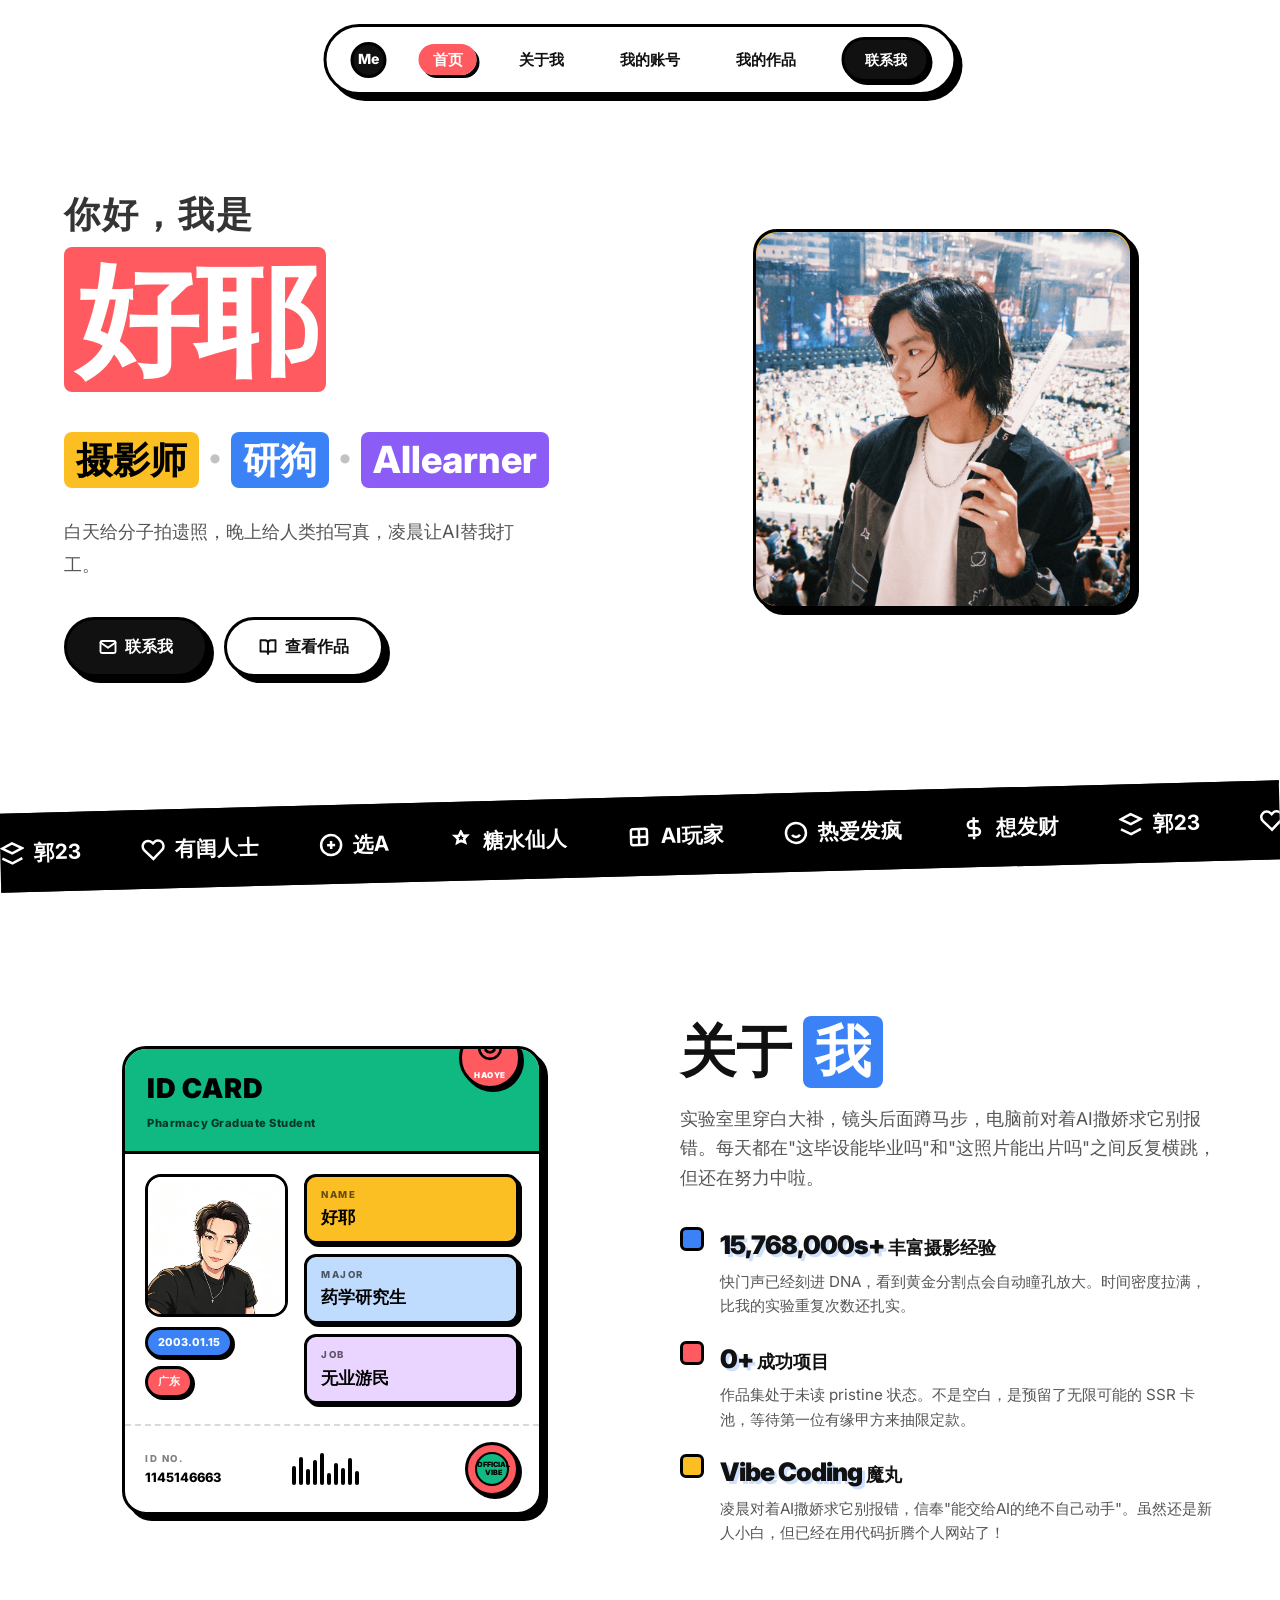
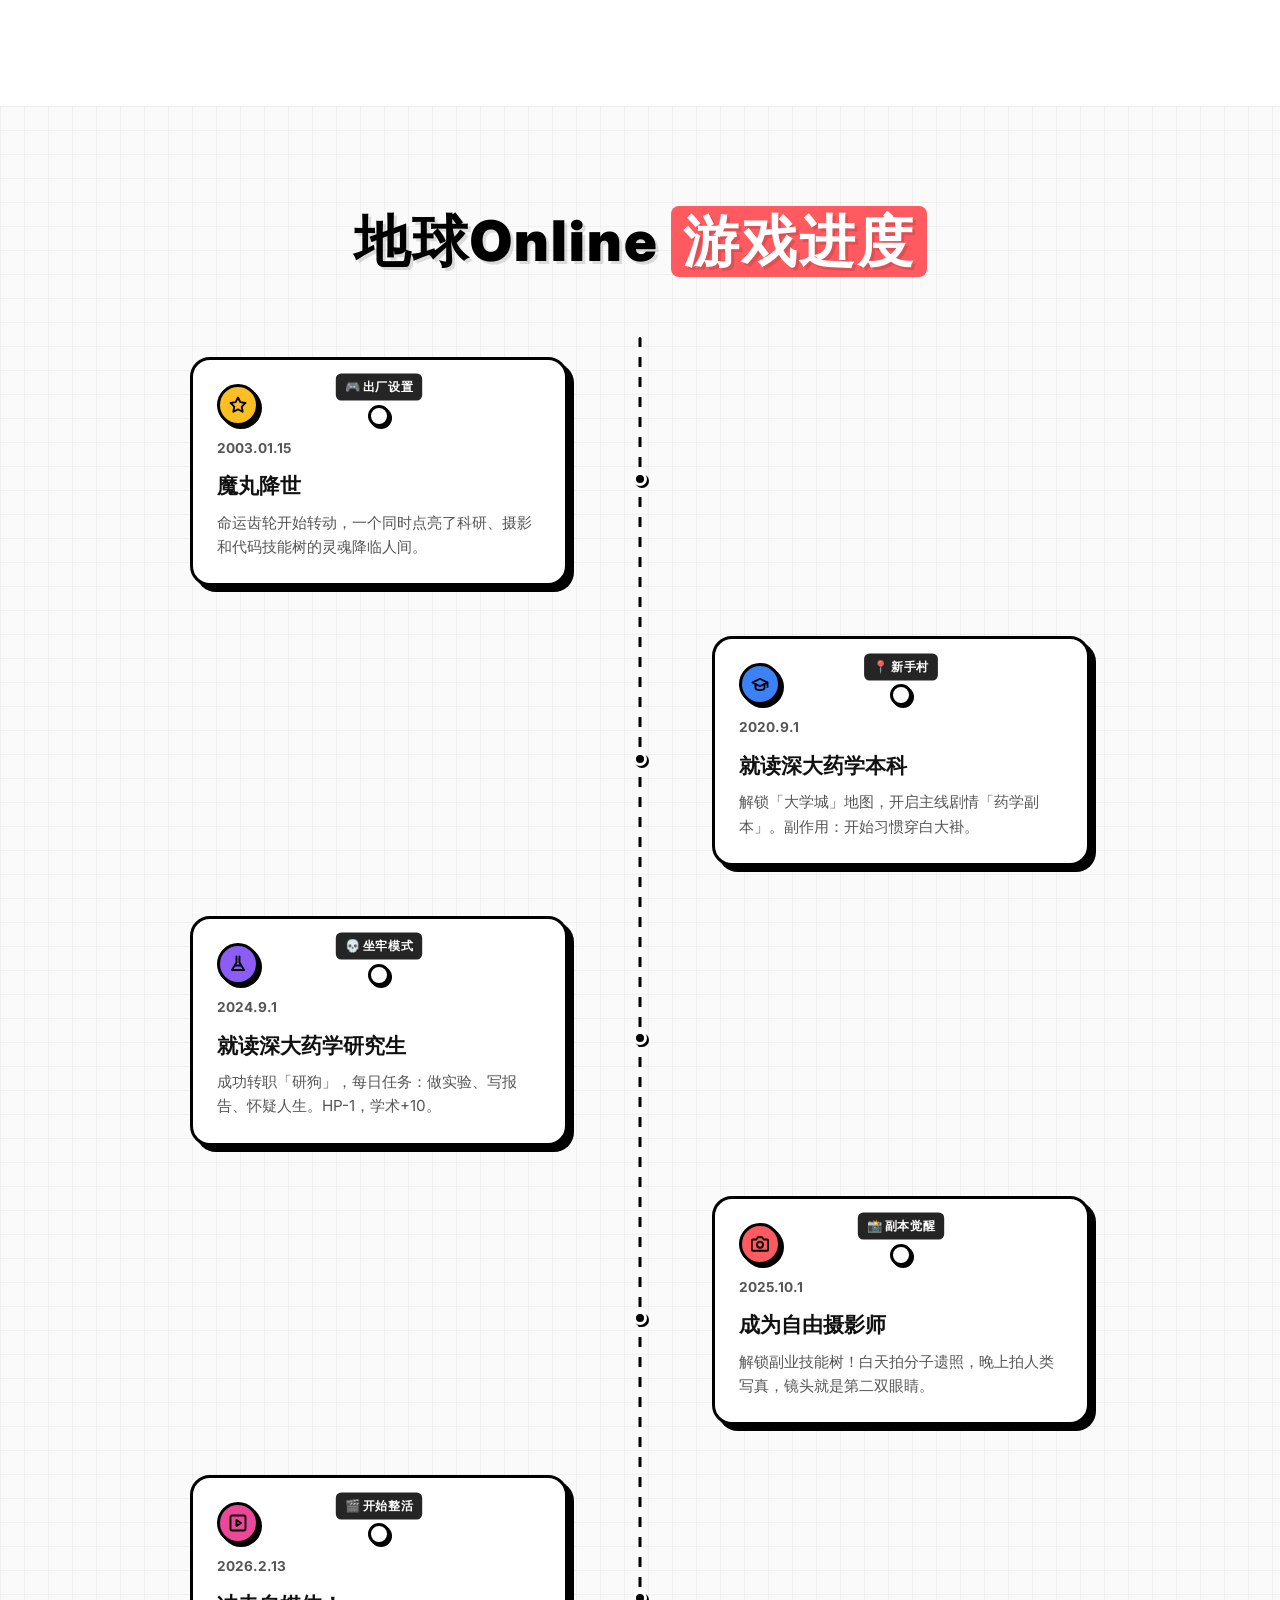
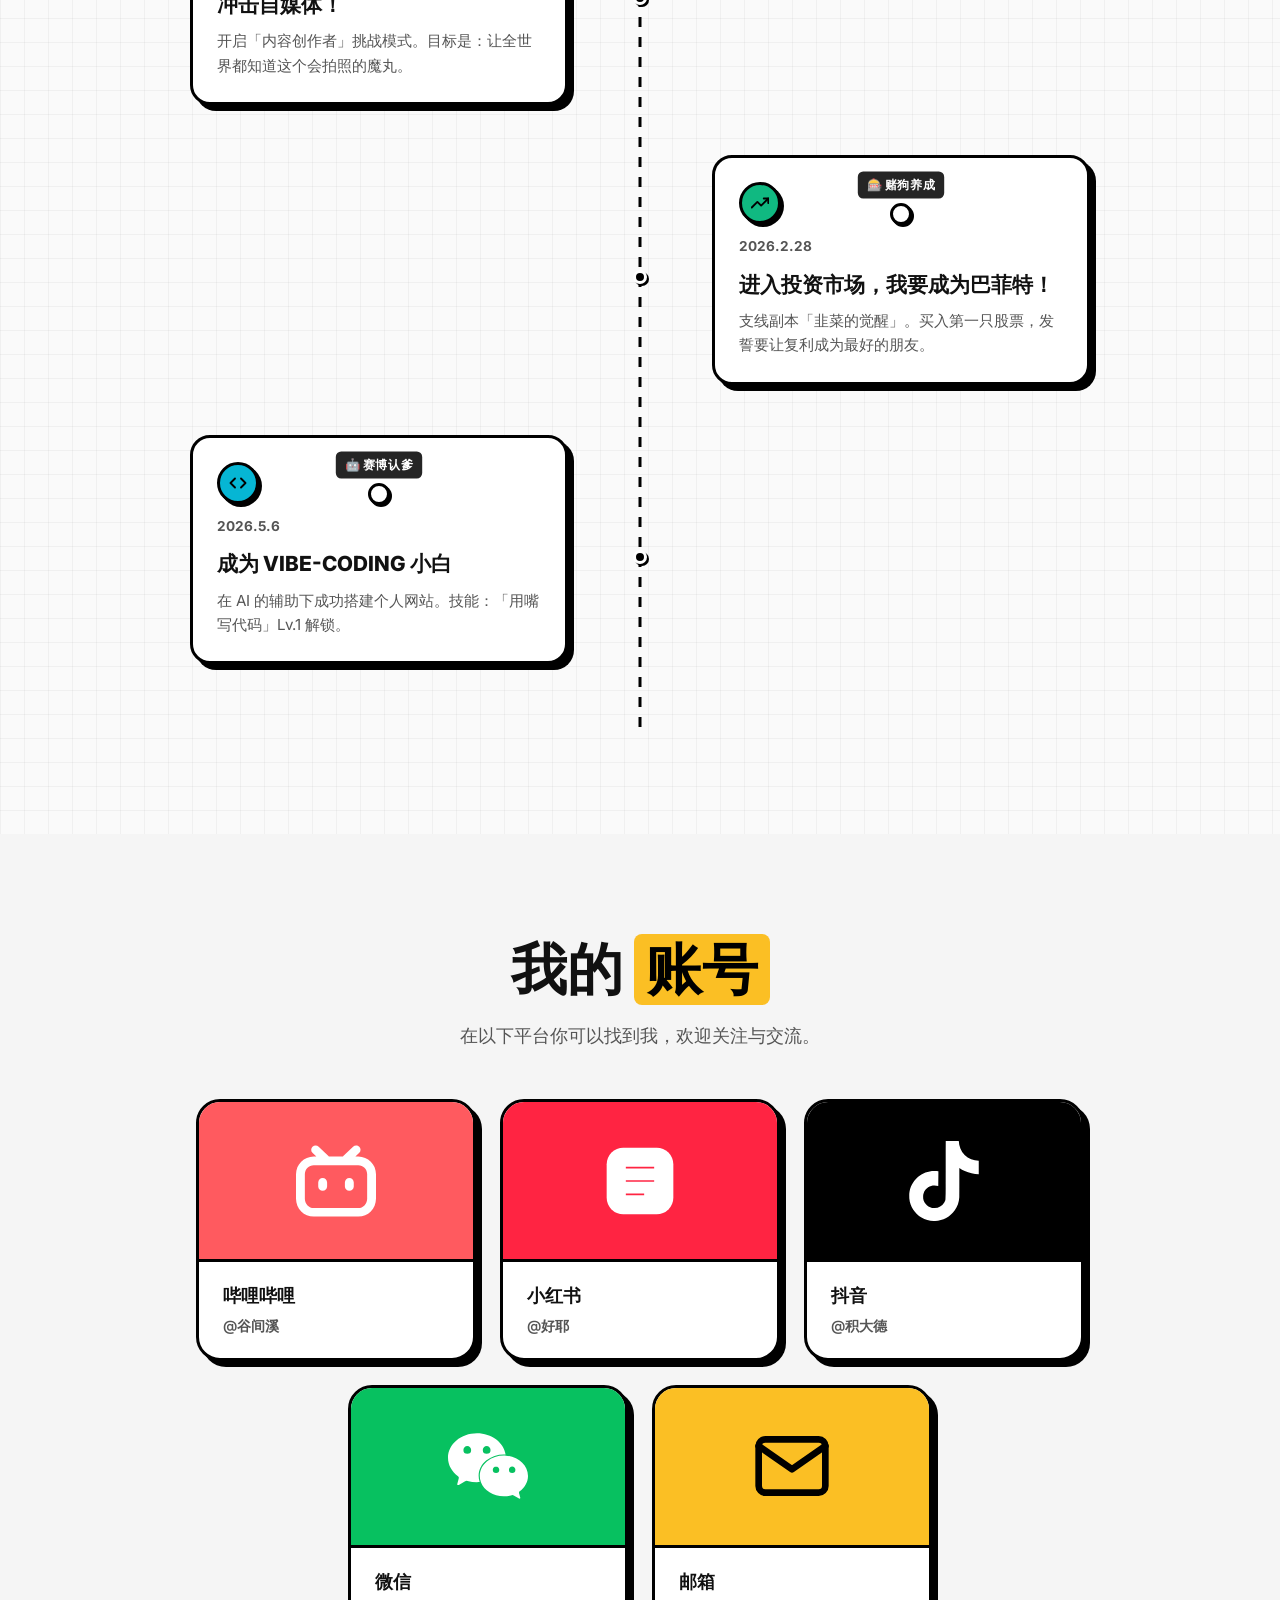
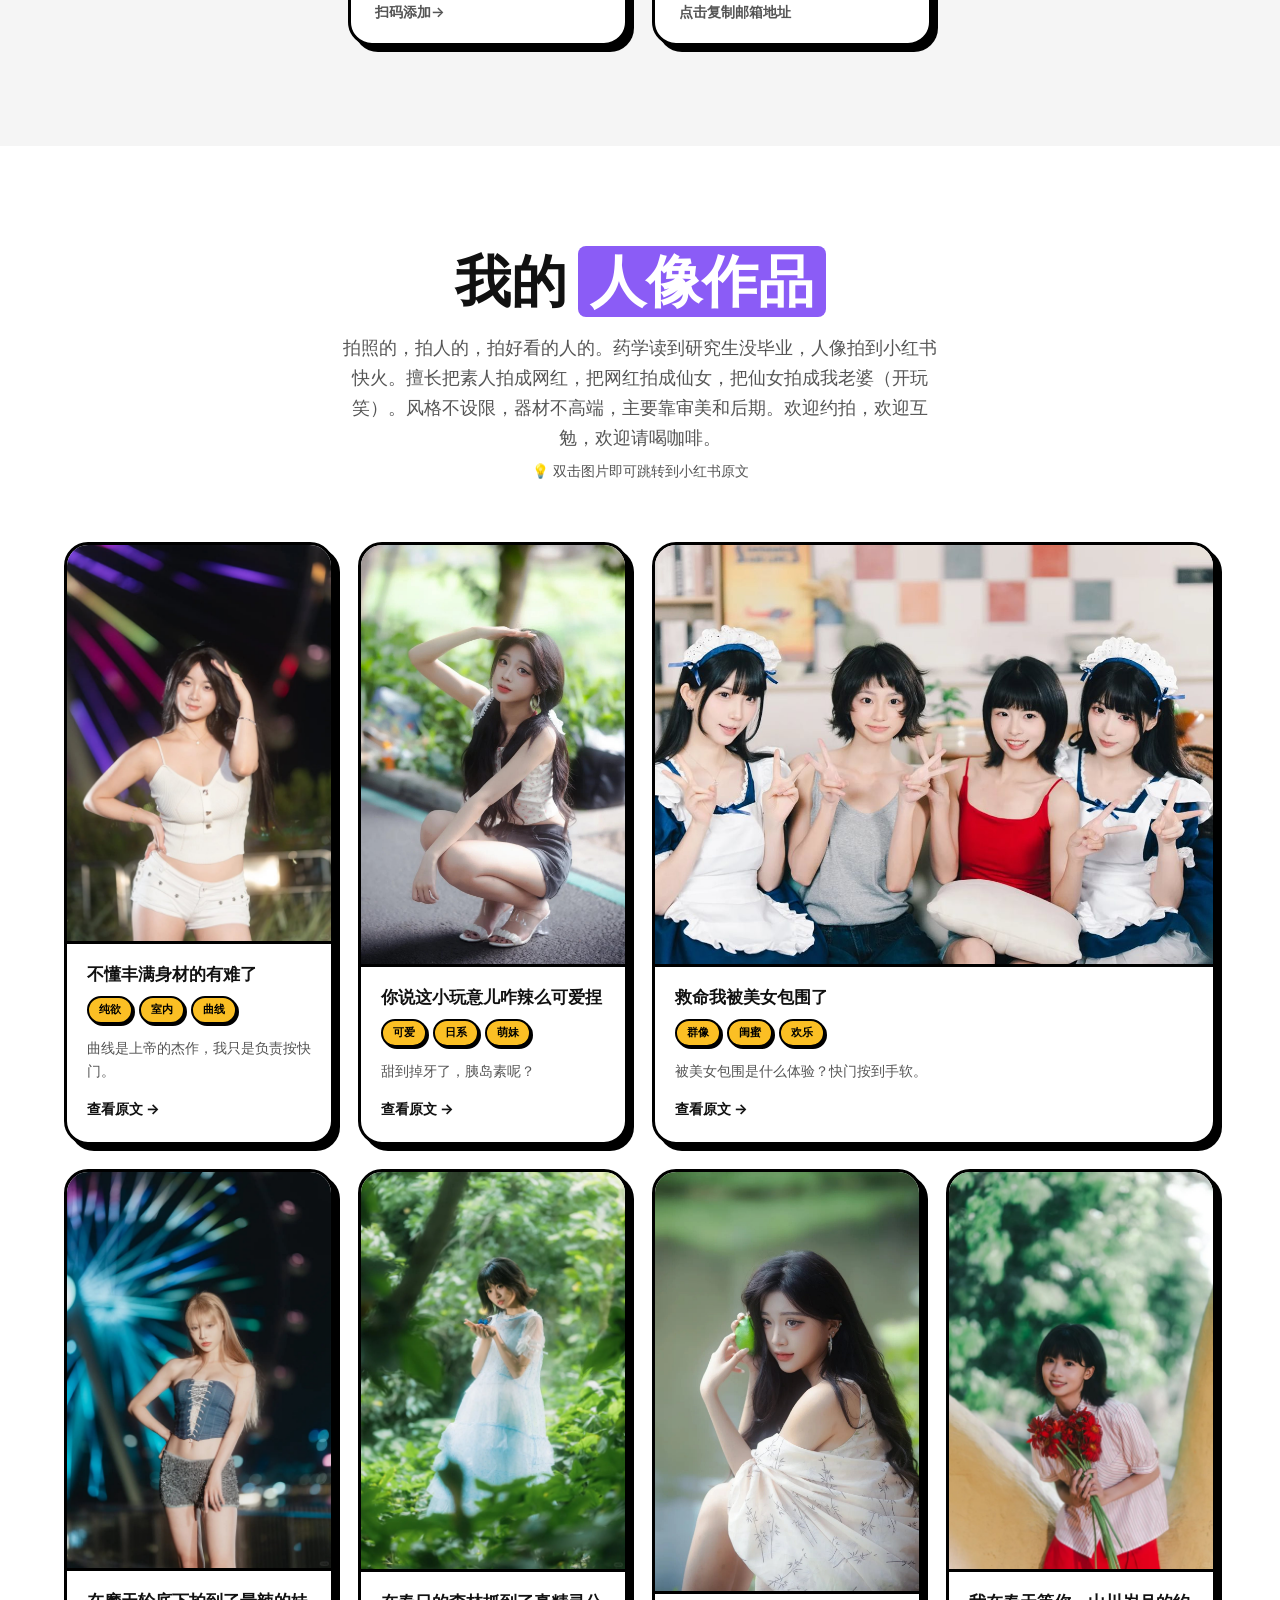
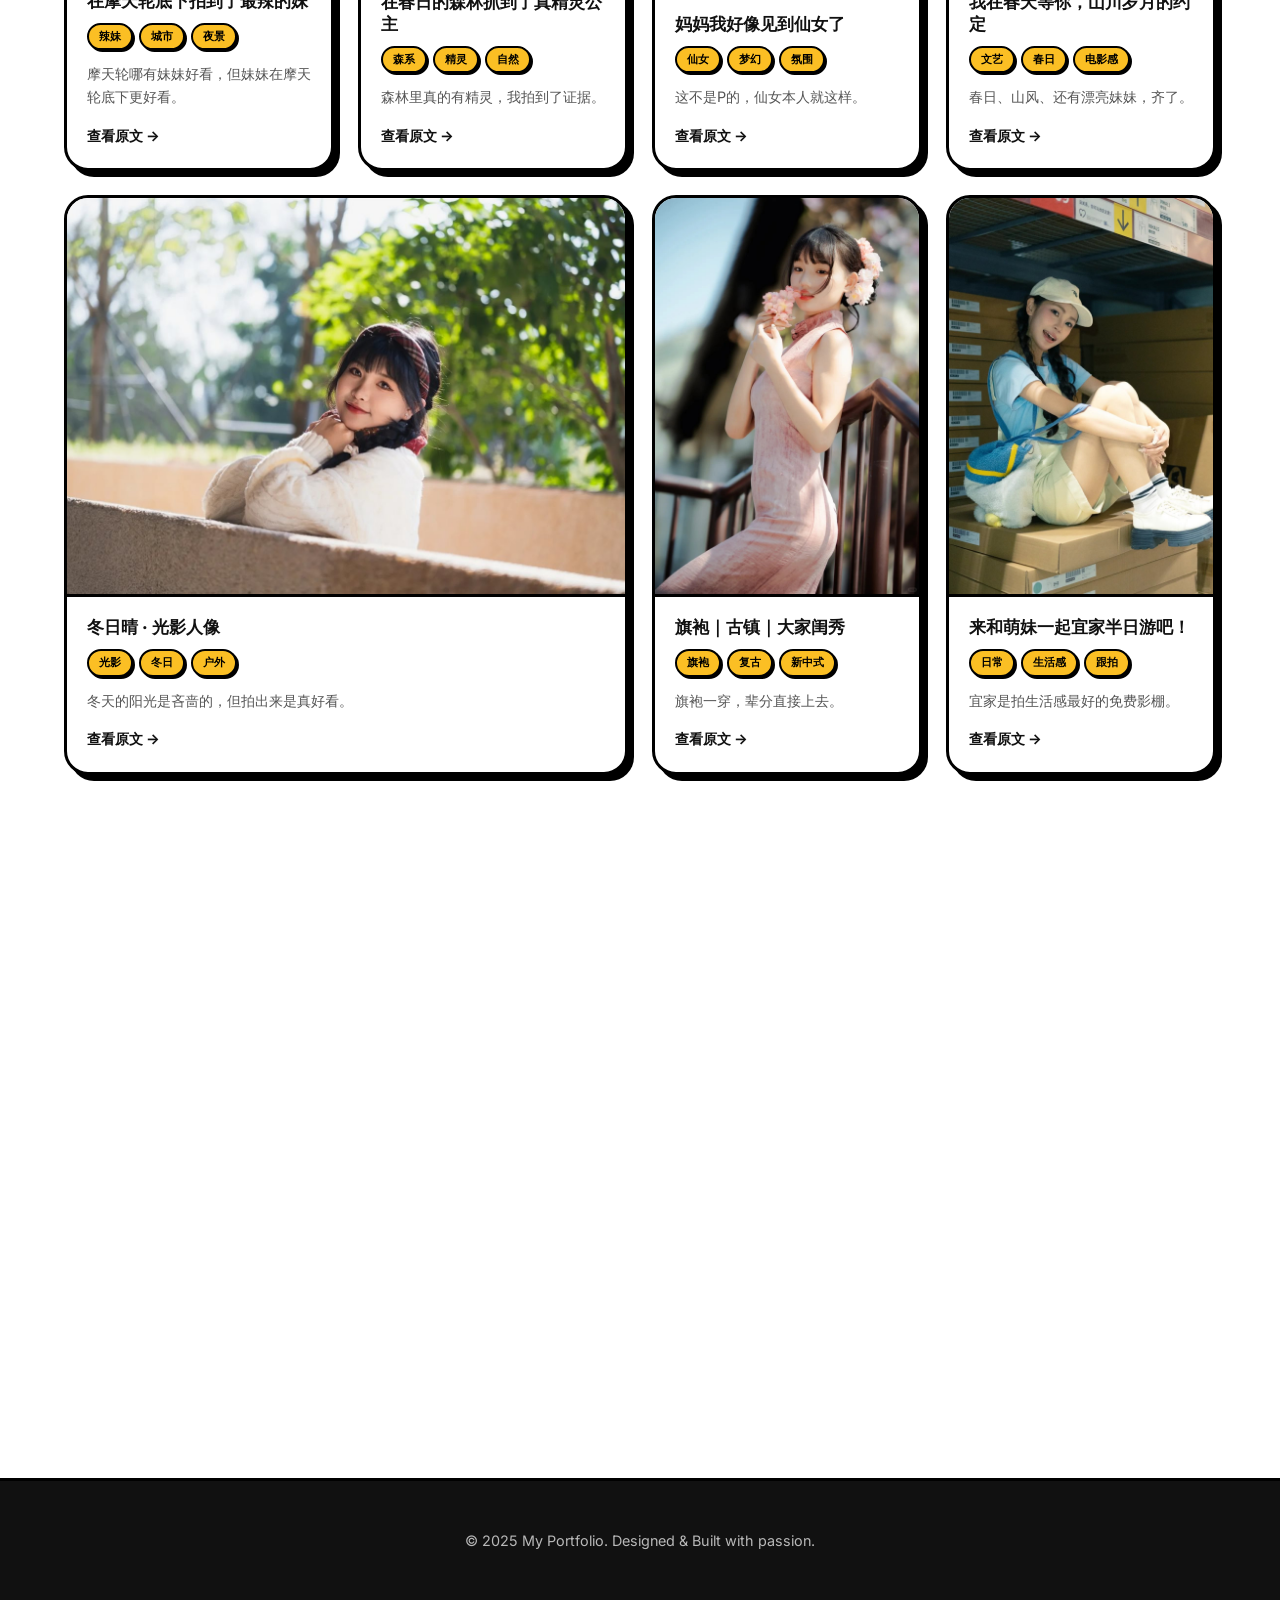
==== commit d851d6b4: "Move avatar between tags and bio on mobile; Link contact buttons to accounts section" ====
--- a/index.html
+++ b/index.html
@@ -21,7 +21,7 @@
         <li><a href="#accounts">我的账号</a></li>
         <li><a href="#works">我的作品</a></li>
       </ul>
-      <a href="#contact" class="nav-cta">联系我</a>
+      <a href="#accounts" class="nav-cta">联系我</a>
       <button class="mobile-toggle" aria-label="菜单">
         <svg width="24" height="24" viewBox="0 0 24 24" fill="none" stroke="currentColor" stroke-width="3" stroke-linecap="round">
           <line x1="4" y1="6" x2="20" y2="6"/>
@@ -48,11 +48,16 @@
               <span class="highlight-purple">AIlearner</span>
             </span>
           </h1>
+          <div class="hero-avatar-mobile">
+            <div class="avatar-frame">
+              <img src="images/hero-photo.jpg" alt="个人照片" class="avatar-img">
+            </div>
+          </div>
           <p class="hero-text">
             白天给分子拍遗照，晚上给人类拍写真，凌晨让AI替我打工。
           </p>
           <div class="hero-buttons">
-            <a href="#contact" class="btn btn-primary">
+            <a href="#accounts" class="btn btn-primary">
               <svg width="18" height="18" viewBox="0 0 24 24" fill="none" stroke="currentColor" stroke-width="2.5" stroke-linecap="round" stroke-linejoin="round"><path d="M4 4h16c1.1 0 2 .9 2 2v12c0 1.1-.9 2-2 2H4c-1.1 0-2-.9-2-2V6c0-1.1.9-2 2-2z"/><polyline points="22,6 12,13 2,6"/></svg>
               联系我
             </a>
--- a/css/style.css
+++ b/css/style.css
@@ -356,7 +356,6 @@
   margin-bottom: 36px;
   max-width: 480px;
   line-height: 1.8;
-  white-space: nowrap;
 }
 
 .hero-buttons {
@@ -404,12 +403,17 @@
   transform: scale(1.1) rotate(-4deg);
 }
 
+/* 手机端专用头像（放在tags和简介之间） */
+.hero-avatar-mobile {
+  display: none;
+}
+
 /* ===== 跑马灯 ===== */
 .marquee {
   background: var(--color-border);
   color: #fff;
   padding: 20px 0;
-  transform: rotate(-1.5deg) scale(1.02);
+  transform: rotate(-1.5deg);
   overflow: hidden;
   margin: 40px 0;
   border-top: var(--border-thick);
@@ -912,8 +916,66 @@
 /* masonry布局中禁用transform，避免位置错乱 */
 /* ===== 响应式 ===== */
 @media (max-width: 900px) {
-  .hero,
-  .about-grid,
+  .section {
+    padding: 60px 0;
+  }
+
+  .home-section {
+    padding-top: 120px;
+    padding-bottom: 40px;
+  }
+
+  .hero {
+    grid-template-columns: 1fr;
+    gap: 40px;
+    text-align: center;
+  }
+
+  .hero-content {
+    order: 2;
+  }
+
+  .hero-visual {
+    order: 1;
+  }
+
+  .hero-avatar-mobile {
+    display: flex;
+    justify-content: center;
+    margin: 16px 0;
+  }
+
+  .hero-avatar-mobile .avatar-frame {
+    width: 200px;
+    height: 200px;
+  }
+
+  .hero-visual {
+    display: none;
+  }
+
+  .hero-text {
+    margin: 0 auto 28px;
+    font-size: 1rem;
+  }
+
+  .hero-buttons {
+    justify-content: center;
+  }
+
+  .about-grid {
+    grid-template-columns: 1fr;
+    gap: 40px;
+  }
+
+  .about-content {
+    text-align: center;
+  }
+
+  .about-features {
+    text-align: left;
+  }
+
   .work-card,
   .work-card.reverse {
     grid-template-columns: 1fr;
@@ -931,12 +993,28 @@
     min-height: 240px;
   }
 
+  .accounts-grid {
+    gap: 16px;
+    margin-top: 32px;
+  }
+
   .account-card {
-    flex: 0 1 calc(50% - 12px);
+    flex: 0 1 calc(50% - 8px);
+    min-width: 0;
+  }
+
+  .account-card-visual {
+    height: 120px;
+  }
+
+  .account-card-visual svg {
+    width: 60px;
+    height: 60px;
   }
 
   .photo-gallery {
     grid-template-columns: repeat(2, 1fr);
+    gap: 16px;
   }
 
   .timeline-card {
@@ -952,40 +1030,207 @@
   }
 
   .navbar {
-    width: calc(100% - 48px);
-    left: 24px;
+    width: calc(100% - 32px);
+    left: 16px;
+    top: 16px;
     transform: none;
-    border-radius: 20px;
+    border-radius: 16px;
+    padding: 8px 16px;
   }
 
   .nav-container {
     justify-content: space-between;
     width: 100%;
+    gap: 16px;
+  }
+
+  .logo {
+    width: 32px;
+    height: 32px;
+    font-size: 12px;
+  }
+
+  .nav-cta {
+    display: none;
   }
 
   .avatar-frame,
   .about-circle {
-    width: 280px;
-    height: 280px;
+    width: 240px;
+    height: 240px;
+  }
+
+  .experience-section {
+    padding: 60px 0;
+  }
+
+  .works-header {
+    margin-bottom: 32px;
+  }
+
+  .section-title {
+    font-size: clamp(1.6rem, 5vw, 2.5rem);
+  }
+
+  .section-desc {
+    font-size: 1rem;
   }
 }
 
 @media (max-width: 600px) {
-  .account-card {
-    flex: 1 1 100%;
-  }
-
-  .photo-gallery {
-    grid-template-columns: 1fr;
+  .container {
+    padding: 0 16px;
+  }
+
+  .section {
+    padding: 48px 0;
+  }
+
+  .home-section {
+    padding-top: 100px;
+  }
+
+  .hero {
+    gap: 28px;
+  }
+
+  .hero-title {
+    font-size: clamp(2rem, 8vw, 3rem);
+  }
+
+  .hero-greeting {
+    font-size: 0.45em;
+  }
+
+  .name-highlight {
+    font-size: 1.4em;
+    letter-spacing: -1px;
+    margin: 2px 0 10px;
+  }
+
+  .hero-tags {
+    font-size: 0.48em;
+    gap: 6px;
+  }
+
+  .hero-text {
+    font-size: 0.95rem;
+    margin-bottom: 24px;
   }
 
   .hero-buttons {
     flex-direction: column;
+    gap: 12px;
   }
 
   .btn {
     width: 100%;
     justify-content: center;
+    padding: 12px 24px;
+    font-size: 0.95rem;
+  }
+
+  .avatar-frame,
+  .about-circle {
+    width: 200px;
+    height: 200px;
+  }
+
+  .marquee {
+    padding: 14px 0;
+    margin: 24px 0;
+  }
+
+  .marquee-item {
+    font-size: 1rem;
+    gap: 8px;
+  }
+
+  .marquee-item svg {
+    width: 18px;
+    height: 18px;
+  }
+
+  .marquee-track {
+    gap: 40px;
+  }
+
+  .about-grid {
+    gap: 32px;
+  }
+
+  .feature-item {
+    gap: 12px;
+  }
+
+  .feature-text h4 {
+    font-size: 1rem;
+  }
+
+  .feature-text p {
+    font-size: 0.88rem;
+  }
+
+  .stat-number {
+    font-size: 1.2em;
+  }
+
+  .accounts-grid {
+    gap: 12px;
+    margin-top: 24px;
+  }
+
+  .account-card {
+    flex: 1 1 100%;
+    border-radius: 20px;
+  }
+
+  .account-card-visual {
+    height: 100px;
+  }
+
+  .account-card-visual svg {
+    width: 48px;
+    height: 48px;
+  }
+
+  .account-card-info {
+    padding: 16px 20px;
+  }
+
+  .photo-gallery {
+    grid-template-columns: 1fr;
+    gap: 16px;
+  }
+
+  .photo-item {
+    border-radius: 20px;
+  }
+
+  .photo-meta {
+    padding: 16px;
+  }
+
+  .photo-meta h3 {
+    font-size: 1rem;
+    margin-bottom: 8px;
+  }
+
+  .photo-tags {
+    margin-bottom: 10px;
+  }
+
+  .photo-meta p {
+    font-size: 0.85rem;
+    margin-bottom: 12px;
+  }
+
+  .works-section .section-desc {
+    font-size: 0.95rem;
+  }
+
+  .footer {
+    padding: 36px 20px;
   }
 }
 
@@ -1230,8 +1475,25 @@
 
 @media (max-width: 900px) {
   .id-card {
-    max-width: 360px;
+    max-width: 100%;
     margin: 0 auto;
+    border-radius: 20px;
+  }
+  .id-card-header {
+    padding: 14px 18px;
+  }
+  .id-card-title {
+    font-size: 1.4rem;
+  }
+  .id-card-badge {
+    width: 50px;
+    height: 50px;
+    top: -18px;
+    right: 14px;
+  }
+  .id-card-badge svg {
+    width: 22px;
+    height: 22px;
   }
   .id-card-body {
     grid-template-columns: 1fr 1.3fr;
@@ -1241,6 +1503,7 @@
   .id-card-footer {
     grid-template-columns: 1fr 1fr;
     gap: 8px;
+    padding: 14px 16px;
   }
   .id-card-stamp {
     display: none;
@@ -1255,6 +1518,15 @@
     linear-gradient(90deg, rgba(0,0,0,0.04) 1px, transparent 1px);
   background-size: 24px 24px;
   padding: 100px 0;
+  color: var(--color-text);
+}
+
+.experience-header .section-title {
+  color: var(--color-text);
+}
+
+.experience-header .section-desc {
+  color: var(--color-text-muted);
 }
 
 .game-title {
@@ -1448,33 +1720,408 @@
 }
 
 @media (max-width: 768px) {
+  .experience-section {
+    padding: 48px 0;
+  }
+
+  .experience-header {
+    margin-bottom: 32px;
+  }
+
+  .game-timeline {
+    margin-top: 24px;
+    padding: 0;
+  }
+
   .game-timeline-line {
     left: 20px;
-  }
+    transform: none;
+  }
+
   .timeline-dot {
     left: 20px;
-  }
+    transform: none;
+    width: 10px;
+    height: 10px;
+    margin-left: -5px;
+  }
+
   .game-card-wrapper {
-    width: calc(100% - 60px);
-    margin-left: 60px !important;
+    width: calc(100% - 52px);
+    margin-left: 52px !important;
     margin-right: 0 !important;
-  }
+    margin-bottom: 24px;
+  }
+
+  .game-card {
+    padding: 16px;
+    border-radius: 14px;
+  }
+
+  .game-card-icon {
+    width: 32px;
+    height: 32px;
+    margin-bottom: 8px;
+  }
+
+  .game-card-icon svg {
+    width: 14px;
+    height: 14px;
+  }
+
+  .game-card-meta {
+    margin-bottom: 6px;
+  }
+
+  .game-date {
+    font-size: 0.78rem;
+  }
+
+  .game-card-title {
+    font-size: 1rem;
+    margin-bottom: 4px;
+  }
+
+  .game-card-desc {
+    font-size: 0.85rem;
+    line-height: 1.5;
+  }
+
   .game-node {
-    left: -42px;
+    left: -32px;
+    width: 18px;
+    height: 18px;
     transform: none;
   }
+
   .game-card-wrapper:hover .game-node {
-    transform: scale(1.35);
-  }
+    transform: scale(1.2);
+  }
+
   .game-node::after {
-    left: auto;
-    right: calc(100% + 8px);
-    top: 50%;
-    bottom: auto;
-    transform: translateY(-50%) scale(0.9);
-  }
-  .game-card-wrapper:hover .game-node::after {
-    transform: translateY(-50%) scale(1.15) rotate(-2deg);
-    right: calc(100% + 14px);
-  }
-}
+    display: none;
+  }
+}
+
+
+/* ===== 小屏幕精细调整（iPhone SE 等） ===== */
+@media (max-width: 480px) {
+  .container {
+    padding: 0 12px;
+  }
+
+  .section {
+    padding: 36px 0;
+  }
+
+  .home-section {
+    padding-top: 90px;
+    padding-bottom: 24px;
+  }
+
+  .hero {
+    gap: 20px;
+  }
+
+  .hero-title {
+    font-size: clamp(1.7rem, 9vw, 2.2rem);
+    margin-bottom: 16px;
+  }
+
+  .name-highlight {
+    font-size: 1.3em;
+    letter-spacing: 0;
+    padding: 2px 8px;
+  }
+
+  .hero-tags {
+    font-size: 0.42em;
+    gap: 4px;
+  }
+
+  .hero-tags span[class^="highlight"] {
+    padding: 2px 8px;
+  }
+
+  .tag-dot {
+    font-size: 1em;
+  }
+
+  .hero-text {
+    font-size: 0.9rem;
+    margin-bottom: 20px;
+    line-height: 1.7;
+  }
+
+  .avatar-frame,
+  .about-circle {
+    width: 170px;
+    height: 170px;
+    border-radius: 20px;
+  }
+
+  .navbar {
+    width: calc(100% - 24px);
+    left: 12px;
+    top: 12px;
+    padding: 6px 12px;
+    border-radius: 14px;
+  }
+
+  .logo {
+    width: 28px;
+    height: 28px;
+    font-size: 11px;
+  }
+
+  .mobile-toggle svg {
+    width: 20px;
+    height: 20px;
+  }
+
+  .section-title {
+    font-size: 1.6rem;
+    margin-bottom: 12px;
+  }
+
+  .section-desc {
+    font-size: 0.9rem;
+    line-height: 1.6;
+  }
+
+  .about-features {
+    margin-top: 24px;
+    gap: 16px;
+  }
+
+  .feature-item {
+    gap: 10px;
+  }
+
+  .feature-icon {
+    width: 20px;
+    height: 20px;
+    margin-top: 4px;
+  }
+
+  .feature-text h4 {
+    font-size: 0.95rem;
+  }
+
+  .feature-text p {
+    font-size: 0.82rem;
+    line-height: 1.5;
+  }
+
+  .id-card {
+    border-radius: 16px;
+  }
+
+  .id-card-header {
+    padding: 12px 14px;
+  }
+
+  .id-card-title {
+    font-size: 1.2rem;
+  }
+
+  .id-card-subtitle {
+    font-size: 0.6rem;
+  }
+
+  .id-card-badge {
+    width: 42px;
+    height: 42px;
+    top: -14px;
+    right: 10px;
+    border-width: 2px;
+  }
+
+  .id-card-badge svg {
+    width: 18px;
+    height: 18px;
+  }
+
+  .id-card-badge span {
+    font-size: 0.4rem;
+  }
+
+  .id-card-body {
+    grid-template-columns: 1fr;
+    gap: 10px;
+    padding: 12px;
+  }
+
+  .id-card-photo {
+    border-radius: 12px;
+  }
+
+  .id-card-tags {
+    margin-top: 8px;
+    gap: 6px;
+  }
+
+  .id-tag {
+    padding: 3px 8px;
+    font-size: 0.6rem;
+    border-width: 2px;
+    box-shadow: 2px 2px 0 #000;
+  }
+
+  .id-field {
+    padding: 8px 12px;
+    border-radius: 10px;
+    box-shadow: 2px 2px 0 #000;
+  }
+
+  .id-field-label {
+    font-size: 0.55rem;
+  }
+
+  .id-field-value {
+    font-size: 0.95rem;
+  }
+
+  .id-card-footer {
+    grid-template-columns: 1fr;
+    gap: 10px;
+    padding: 12px 14px;
+  }
+
+  .id-card-barcode {
+    display: none;
+  }
+
+  .experience-section {
+    padding: 36px 0;
+  }
+
+  .experience-header {
+    margin-bottom: 24px;
+  }
+
+  .game-timeline {
+    margin-top: 16px;
+    padding: 0;
+  }
+
+  .game-timeline-line {
+    left: 16px;
+    transform: none;
+  }
+
+  .timeline-dot {
+    left: 16px;
+    transform: none;
+    margin-left: -5px;
+  }
+
+  .game-card-wrapper {
+    width: calc(100% - 40px);
+    margin-left: 40px !important;
+    margin-bottom: 20px;
+  }
+
+  .game-card {
+    padding: 12px 14px;
+    border-radius: 12px;
+  }
+
+  .game-card-icon {
+    width: 28px;
+    height: 28px;
+    margin-bottom: 6px;
+  }
+
+  .game-card-icon svg {
+    width: 12px;
+    height: 12px;
+  }
+
+  .game-card-title {
+    font-size: 0.95rem;
+    margin-bottom: 4px;
+  }
+
+  .game-card-desc {
+    font-size: 0.82rem;
+    line-height: 1.45;
+  }
+
+  .game-node {
+    left: -26px;
+    width: 14px;
+    height: 14px;
+    transform: none;
+  }
+
+  .accounts-grid {
+    gap: 10px;
+    margin-top: 20px;
+  }
+
+  .account-card {
+    border-radius: 16px;
+  }
+
+  .account-card-visual {
+    height: 80px;
+  }
+
+  .account-card-visual svg {
+    width: 40px;
+    height: 40px;
+  }
+
+  .account-card-info {
+    padding: 12px 16px;
+  }
+
+  .account-card-info h3 {
+    font-size: 1rem;
+  }
+
+  .account-card-info p {
+    font-size: 0.85rem;
+  }
+
+  .photo-gallery {
+    gap: 12px;
+  }
+
+  .photo-item {
+    border-radius: 16px;
+  }
+
+  .photo-meta {
+    padding: 14px;
+  }
+
+  .photo-meta h3 {
+    font-size: 0.95rem;
+  }
+
+  .photo-tags .tag {
+    padding: 2px 8px;
+    font-size: 0.65rem;
+    border-width: 2px;
+    box-shadow: 1px 1px 0 #000;
+  }
+
+  .photo-link {
+    font-size: 0.85rem;
+  }
+
+  .footer {
+    padding: 28px 16px;
+  }
+
+  .footer p {
+    font-size: 0.8rem;
+  }
+
+  .toast-message {
+    padding: 10px 20px;
+    font-size: 0.85rem;
+  }
+}
